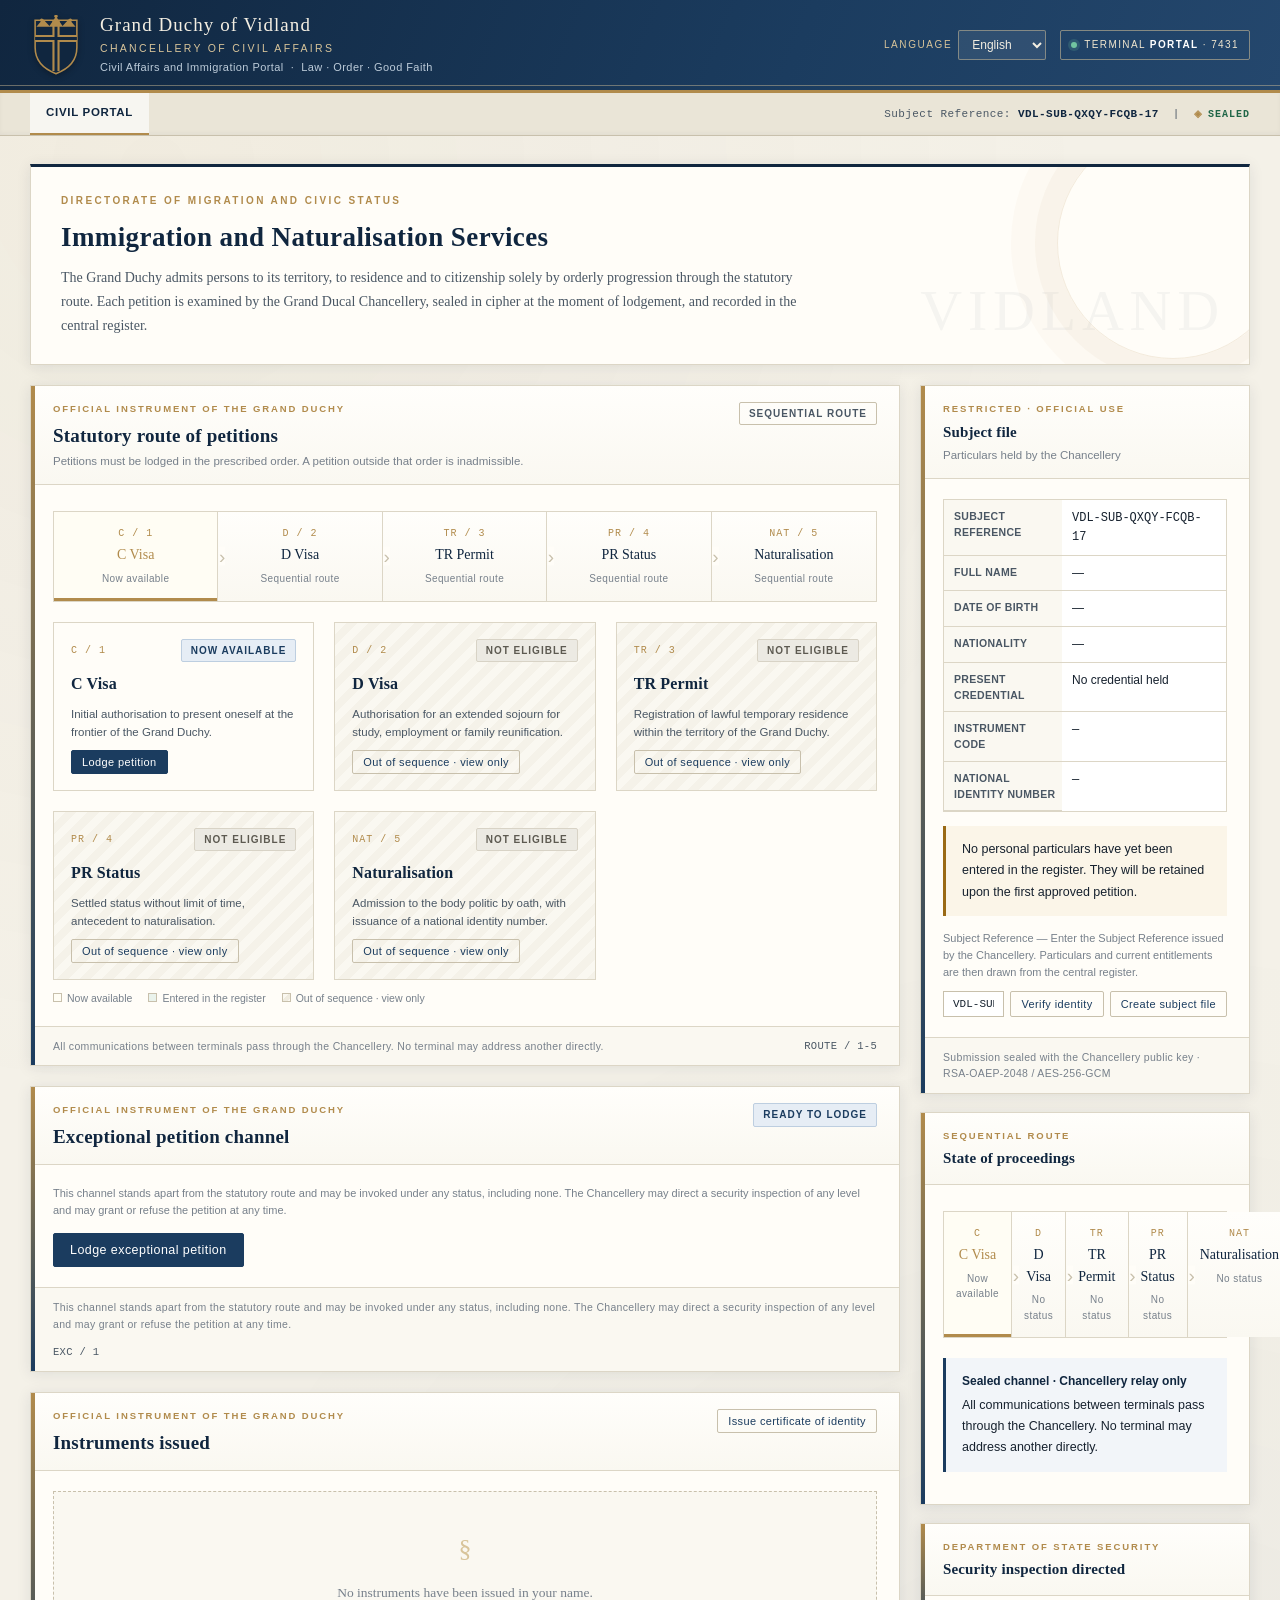
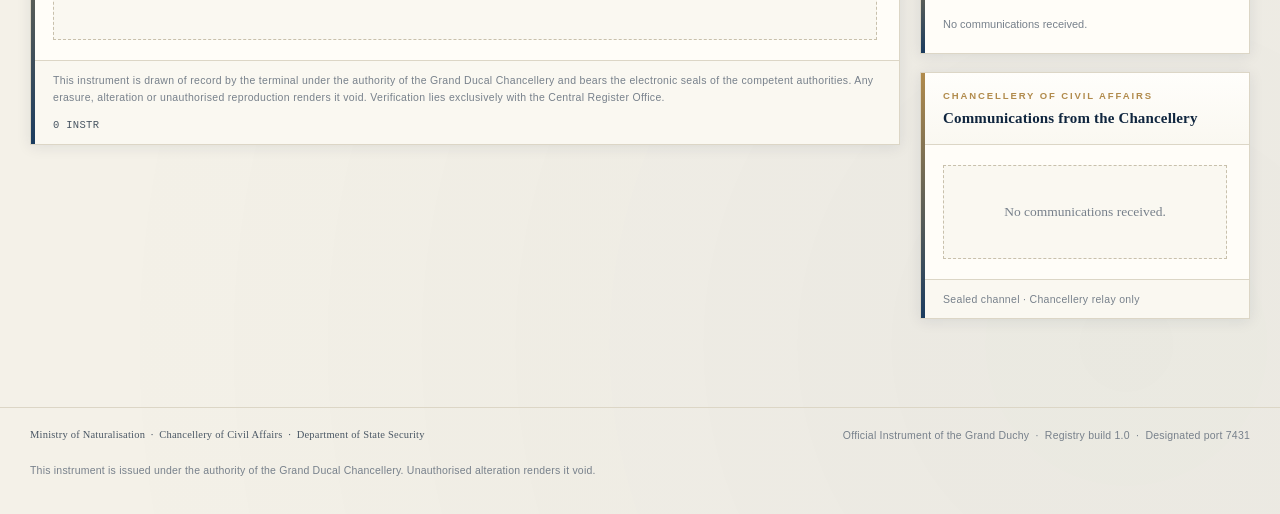
==== index.html @ 85673a46 "Initial commit: 维兰德公国政务模拟终端（虚构公国游戏/模拟器，AI 辅助开发）" ====
<!DOCTYPE html>
<html lang="en">
<head>
<meta charset="utf-8">
<meta name="viewport" content="width=device-width,initial-scale=1">
<title>Grand Duchy of Vidland · Civil Affairs and Immigration Portal</title>
<link rel="icon" href="data:,">
<link rel="stylesheet" href="vidland.css">
<script src="vidland-store.js"></script>
<script src="vidland-i18n.js"></script>
<script src="vidland-core.js"></script>
<style>
  .form-head{display:flex;justify-content:space-between;align-items:flex-start;gap:14px;flex-wrap:wrap;margin-bottom:16px}
  .aside-card{margin-bottom:18px}
  .route-legend{display:flex;gap:16px;flex-wrap:wrap;font-size:10.5px;color:var(--muted);margin-top:10px}
  .route-legend i{display:inline-block;width:9px;height:9px;margin-right:5px;border:1px solid var(--line-2)}
  .notice-item{border-left:3px solid var(--gold);background:#faf7ee;padding:10px 13px;margin-bottom:9px;font-size:12px;line-height:1.65}
  .notice-item .ts{font-family:var(--mono);font-size:10px;color:var(--muted);display:block;margin-top:5px}
  .notice-item.good{border-left-color:var(--green);background:#f2f9f4}
  .notice-item.bad{border-left-color:var(--red);background:#fdf2f0}
  .notice-item.info{border-left-color:var(--navy-2);background:#f1f5fa}
  .cert-row{display:flex;justify-content:space-between;gap:12px;align-items:center;padding:10px 0;border-bottom:1px solid var(--line);flex-wrap:wrap}
  .cert-row:last-child{border-bottom:0}
  .oath-text{font-family:var(--serif);font-size:16px;line-height:1.95;background:var(--paper-2);border:1px solid var(--line-2);padding:20px 24px;white-space:pre-wrap;color:#22303e}
  .instrument-text{font-family:var(--serif);font-size:13.5px;line-height:1.9;white-space:pre-wrap;max-height:52vh;overflow:auto;background:var(--paper-2);border:1px solid var(--line);padding:20px 24px}
  .ref-switch{display:flex;gap:6px;margin-top:10px}
  .ref-switch input{flex:1;min-width:0;padding:6px 9px;border:1px solid var(--line-2);font-family:var(--mono);font-size:11px}
  .pending-box{border:1px dashed var(--line-2);padding:10px 12px;margin-bottom:8px;background:#fffdf4}
  #home-view[hidden], #sub-view[hidden]{display:none!important}
</style>
</head>
<body>
<div id="masthead"></div>
<div id="subbar"></div>
<div class="wrap">
  <div id="home-view">
  <div class="hero">
    <div class="eyebrow" id="h-eyebrow"></div>
    <h1 id="h-title"></h1>
    <div class="lead" id="h-lead"></div>
    <div class="watermark">VIDLAND</div>
  </div>

  <div class="grid g-main">
    <div>
      <div class="doc" id="route-doc">
        <div class="doc-head">
          <div><div class="kicker" id="route-kicker"></div><h2 id="route-title"></h2>
          <div class="sub" id="route-sub"></div></div>
          <span class="badge plain" id="route-badge"></span>
        </div>
        <div class="doc-body">
          <div class="route" id="route-bar"></div>
          <div class="grid g3" id="stage-cards"></div>
          <div class="route-legend">
            <span><i style="background:#fffdf4"></i><span id="lg-cur"></span></span>
            <span><i style="background:#eaf3ec"></i><span id="lg-done"></span></span>
            <span><i style="background:repeating-linear-gradient(135deg,#faf8f1,#faf8f1 4px,#f0ece0 4px,#f0ece0 8px)"></i><span id="lg-lock"></span></span>
          </div>
        </div>
        <div class="doc-foot"><span id="route-foot"></span><span class="docnum" id="route-num"></span></div>
      </div>

      <div class="doc" id="leap-doc">
        <div class="doc-head"><div><div class="kicker" id="leap-kicker"></div><h2 id="leap-title"></h2></div>
          <span class="badge info" id="leap-badge"></span></div>
        <div class="doc-body"><div class="small muted" id="leap-desc"></div><div id="leap-body" class="mt"></div></div>
        <div class="doc-foot"><span id="leap-foot"></span><span class="docnum">EXC / 1</span></div>
      </div>

      <div class="doc" id="cert-doc">
        <div class="doc-head"><div><div class="kicker" id="cert-kicker"></div><h2 id="cert-title"></h2></div>
          <button class="btn secondary sm" data-act="issue-identity" id="cert-issue"></button></div>
        <div class="doc-body" id="cert-list"></div>
        <div class="doc-foot"><span id="cert-foot"></span><span class="docnum" id="cert-num"></span></div>
      </div>
    </div>

    <div>
      <div class="doc aside-card" id="file-doc">
        <div class="doc-head"><div><div class="kicker" id="file-kicker"></div><h3 id="file-title"></h3>
          <div class="sub" id="file-sub"></div></div></div>
        <div class="doc-body" id="file-body"></div>
        <div class="doc-foot"><span id="file-foot"></span></div>
      </div>

      <div class="doc aside-card" id="status-doc">
        <div class="doc-head"><div><div class="kicker" id="st-kicker"></div><h3 id="st-title"></h3></div></div>
        <div class="doc-body" id="st-body"></div>
      </div>

      <div class="doc aside-card" id="pending-doc">
        <div class="doc-head"><div><div class="kicker" id="pd-kicker"></div><h3 id="pd-title"></h3></div></div>
        <div class="doc-body" id="pd-body"></div>
      </div>

      <div class="doc aside-card" id="notice-doc">
        <div class="doc-head"><div><div class="kicker" id="nt-kicker"></div><h3 id="nt-title"></h3></div></div>
        <div class="doc-body" id="nt-body"></div>
        <div class="doc-foot"><span id="nt-foot"></span></div>
      </div>
    </div>
  </div>
  </div>
  <div id="sub-view" hidden></div>
</div>
<div id="footer"></div>

<script>
(function () {
  'use strict';
  var V = window.Vidland, t = V.t, esc = V.esc, fmt = V.fmt;
  var I = window.VidlandI18N;

  var view = null;              /* {type:'form', stage, round, continuationOf} */
  var formApi = null;
  var draftCache = { values: null, bio: null };
  var instrumentViewed = false;
  var _seq = 0, lastState = null;

  var UI = V.init('portal', function () { render(); });

  /* ---------- draft persistence (sealed, never plaintext PII at rest) ---------- */
  var draftKey = function () { return 'vdl.v1.draft.' + V.getSession(); };
  var _draftTimer = null;
  function saveDraft() {
    if (!view || view.type !== 'form' || !formApi) return;
    clearTimeout(_draftTimer);
    draftCache.values = formApi.values();
    draftCache.bio = formApi.biometrics();
    _draftTimer = setTimeout(function () {
      V.sealBroadcast({ values: draftCache.values, bio: draftCache.bio, at: V.now() })
        .then(function (env) { window.VidlandStore.setItem(draftKey(), JSON.stringify(env)); })
        .catch(function () {});
    }, 350);
  }
  function loadDraft() {
    try {
      var env = JSON.parse(window.VidlandStore.getItem(draftKey()) || 'null');
      if (!env) return null;
      return V.openBroadcast(env);
    } catch (e) { return null; }
  }
  function clearDraft() {
    draftCache = { values: null, bio: null };
    try { window.VidlandStore.removeItem(draftKey()); } catch (e) {}
  }
  function captureForm() {
    if (view && view.type === 'form' && formApi) {
      try { draftCache.values = formApi.values(); draftCache.bio = formApi.biometrics(); } catch (e) {}
    }
  }

  /* ---------- helpers ---------- */
  function credLabel(c) { return t(c === 'NONE' ? 'cr.none' : c === 'CITIZEN' ? 'cr.CITIZEN' : 'cr.' + c); }
  function snapshot(sub) {
    var i = (sub && sub.identity) || {};
    return {
      name: i.name || [i.surname, i.given].filter(Boolean).join(' ') || '—',
      surname: i.surname || '', given: i.given || '',
      dob: i.dob || '', nationality: i.nationality || i.natCurrent || '',
      passportNo: i.passportNo || '', address: i.address || '',
      credentialLabel: credLabel(sub ? sub.credential : 'NONE'),
      credentialCode: sub ? sub.credentialCode : null,
      nationalId: sub ? sub.nationalId : null
    };
  }
  /* Terminals are independent stations. This returns a NAME for written
     directions only — the portal never links or redirects to another one. */
  function inspectTerminal(level) { return level === 'R' ? t('g.border') : t('g.interior'); }
  function gradeText(g) { return g ? t('o.grade.' + String(g).toLowerCase()) : t('s.awaitingGrade'); }

  function noticeInfo(n) {
    var d = n.data || {};
    switch (n.kind) {
      case 'APP_LODGED': return { cls:'info', title:t('s.lodged'), body:t('st.' + d.stage + '.name') + ' · ' + t('p.form.round' + (d.round === 2 ? '2' : '1')) };
      case 'INSPECTION_DIRECTED': return { cls:'info', title:t('p.inspect.title'), body:t('p.inspect.body') + ' [' + t('i.level.' + d.level) + ']' };
      case 'CERT_ISSUED': return { cls:'good', title:t('i.certReady'), body:d.code + ' · ' + t('i.level.' + d.level) + ' · ' + gradeText(d.grade) };
      case 'M_AWAITING_GRADE': return { cls:'info', title:t('s.awaitingGrade'), body:t('i.awaitGrade') + ' · ' + (d.code || '') };
      case 'M_GRADED': return { cls: d.grade === 'EXCELLENT' ? 'good' : 'info', title:t('i.gradeReturned'), body:gradeText(d.grade) + ' · ' + (d.code || '') };
      case 'IDENTITY_CERT_ISSUED': return { cls:'good', title:t('p.certs.issued'), body:d.code || '' };
      case 'OATH_SUMMONED': return { cls:'good', title:t('p.oath.title'), body:t('p.oath.body') };
      case 'OATH_TAKEN': return { cls:'info', title:t('s.oathDone'), body:t('p.oath.pending') };
      case 'APPROVED': return { cls:'good', title:t('p.approved.title'), body:t('p.approved.body') + ' · ' + (d.code || '') };
      case 'PREAPPROVED': return { cls:'info', title:t('p.preact.title'), body:t('p.preact.body') + ' [' + t('i.level.' + d.level) + ']' };
      case 'WAITLISTED': return { cls:'info', title:t('p.waitlist.title'), body:t('p.waitlist.body') };
      case 'REJECTED': return { cls:'bad', title:t('p.reject.title'), body:t('p.reject.reason') + ': ' + (d.reason || '—') };
      case 'LEAP_LODGED': return { cls:'info', title:t('p.leap.pending'), body:d.id || '' };
      case 'LEAP_INSPECTION': return { cls:'info', title:t('p.inspect.title'), body:t('p.leap.inspect') + ' [' + t('i.level.' + d.level) + ']' };
      case 'LEAP_DECISION': return d.action === 'APPROVE'
        ? { cls:'good', title:t('m.leap.granted'), body:t('m.leap.granted') }
        : { cls:'bad', title:t('p.reject.title'), body:t('p.reject.reason') + ': ' + (d.reason || '—') };
      case 'CITIZEN_CONFIRMED': return { cls:'good', title:t('p.citizen.title'), body:t('p.citizen.body') + ' · ' + (d.code || '') };
      default: return { cls:'info', title:t('p.notices.title'), body:'' };
    }
  }

  /* ---------- main render ---------- */
  async function render() {
    var my = ++_seq;
    var s;
    try { s = await V.Vault.state(); } catch (e) { s = V.Vault.blankState(); }
    if (my !== _seq) return;
    lastState = s;
    var ref = V.getSession();
    var sub = s.subjects[ref] || null;

    document.getElementById('h-eyebrow').textContent = t('p.hero.eyebrow');
    document.getElementById('h-title').textContent = t('p.hero.title');
    document.getElementById('h-lead').textContent = t('p.hero.lead');

    renderFile(s, ref, sub);
    renderStatus(s, ref);
    renderPending(s, ref);
    renderNotices(s, ref);
    renderRoute(s, ref);
    renderLeap(s, ref);
    renderCerts(s, ref);
    await renderFormArea(s, ref, sub, my);
    toggleView();
  }
  function toggleView() {
    var home = document.getElementById('home-view');
    var sub = document.getElementById('sub-view');
    if (view && view.type === 'form') { home.hidden = true; sub.hidden = false; }
    else { home.hidden = false; sub.hidden = true; sub.innerHTML = ''; }
  }

  function renderFile(s, ref, sub) {
    document.getElementById('file-kicker').textContent = t('g.restricted');
    document.getElementById('file-title').textContent = t('p.file.title');
    document.getElementById('file-sub').textContent = t('p.file.sub');
    var i = snapshot(sub);
    var rows = [
      [t('g.subjectRef'), '<span class="mono">' + esc(ref) + '</span>'],
      [t('p.file.name'), esc(sub ? i.name : '—')],
      [t('p.file.dob'), esc(sub ? i.dob || '—' : '—')],
      [t('p.file.nationality'), esc(sub ? i.nationality || '—' : '—')],
      [t('p.file.credential'), esc(credLabel(sub ? sub.credential : 'NONE'))],
      [t('cr.code'), '<span class="mono">' + esc(sub && sub.credentialCode || '—') + '</span>'],
      [t('g.nationalId'), '<span class="mono">' + esc(sub && sub.nationalId || '—') + '</span>']
    ];
    var h = '<div class="kv">' + rows.map(function (r) {
      return '<div class="k">' + esc(r[0]) + '</div><div class="v">' + r[1] + '</div>';
    }).join('') + '</div>';
    if (!sub) h += '<div class="notice warn mt">' + esc(t('p.file.notOnFile')) + '</div>';
    h += '<div class="small muted mt">' + esc(t('g.subjectRef')) + ' — ' + esc(t('i.verify.sub')) + '</div>' +
      '<div class="ref-switch"><input data-refinput value="' + esc(ref) + '" aria-label="' + esc(t('g.subjectRef')) + '">' +
      '<button class="btn sm secondary" data-act="ref-switch">' + esc(t('a.verify')) + '</button>' +
      '<button class="btn sm secondary" data-act="ref-new">' + esc(t('a.create')) + '</button></div>';
    document.getElementById('file-body').innerHTML = h;
    document.getElementById('file-foot').textContent = t('x.sealed');
  }

  function renderStatus(s, ref) {
    document.getElementById('st-kicker').textContent = t('st.order');
    document.getElementById('st-title').textContent = t('p.status.title');
    var cred = V.credential(s, ref);
    var nxt = V.nextStage(cred);
    var h = '<div class="route" style="grid-template-columns:repeat(5,1fr)">' + V.ORDER.map(function (st) {
      var done = V.CRED_RANK[cred] >= V.CRED_RANK[V.CREDENTIAL_FOR[st]];
      var cur = nxt === st;
      return '<div class="route-node ' + (done ? 'done' : cur ? 'current' : '') + '">' +
        '<div class="code">' + esc(st) + '</div><div class="nm">' + esc(t('st.' + st + '.name')) + '</div>' +
        '<div class="st">' + esc(done ? t('s.issued') : cur ? t('p.route.current') : t('s.none')) + '</div></div>';
    }).join('') + '</div>';
    h += '<div class="notice"><span class="ttl">' + esc(t('g.secure')) + '</span>' + esc(t('p.status.hint')) + '</div>';
    if (cred === 'CITIZEN' && s.subjects[ref]) {
      h += '<div class="notice good"><span class="ttl">' + esc(t('p.citizen.title')) + '</span>' + esc(t('p.citizen.body')) +
        '<div class="mono mt">' + esc(s.subjects[ref].nationalId || '') + '</div></div>';
    }
    document.getElementById('st-body').innerHTML = h;
  }

  function renderPending(s, ref) {
    document.getElementById('pd-kicker').textContent = t('g.securityShort');
    document.getElementById('pd-title').textContent = t('p.inspect.title');
    var list = (s.pending[ref] || []).filter(function (p) { return !p.done; });
    if (!list.length) { document.getElementById('pd-body').innerHTML = '<div class="small muted">' + esc(t('p.notices.empty')) + '</div>'; return; }
    document.getElementById('pd-body').innerHTML = list.map(function (p) {
      return '<div class="pending-box"><div class="small strong">' + esc(t('i.level.' + p.level)) + '</div>' +
        '<div class="small muted">' + esc(t('i.pendingHint')) + '</div>' +
        '<div class="small" style="margin-top:8px;color:var(--navy-2)">▸ ' +
        esc(inspectTerminal(p.level)) + '</div></div>';
    }).join('');
  }

  function renderNotices(s, ref) {
    document.getElementById('nt-kicker').textContent = t('g.chancelleryShort');
    document.getElementById('nt-title').textContent = t('p.notices.title');
    document.getElementById('nt-foot').textContent = t('g.secure');
    var list = (s.notices[ref] || []).slice().reverse().slice(0, 14);
    if (!list.length) { document.getElementById('nt-body').innerHTML = '<div class="empty">' + esc(t('p.notices.empty')) + '</div>'; return; }
    document.getElementById('nt-body').innerHTML = list.map(function (n) {
      var info = noticeInfo(n);
      return '<div class="notice-item ' + info.cls + '"><b>' + esc(info.title) + '</b><br>' + esc(info.body) +
        '<span class="ts">' + esc(fmt(n.at)) + ' · ' + esc(n.id) + '</span></div>';
    }).join('');
  }

  function renderRoute(s, ref) {
    document.getElementById('route-kicker').textContent = t('g.official');
    document.getElementById('route-title').textContent = t('p.route.title');
    document.getElementById('route-sub').textContent = t('p.route.sub');
    document.getElementById('route-badge').textContent = t('st.order');
    document.getElementById('lg-cur').textContent = t('p.route.current');
    document.getElementById('lg-done').textContent = t('p.route.done');
    document.getElementById('lg-lock').textContent = t('p.route.locked');
    document.getElementById('route-foot').textContent = t('p.status.hint');
    document.getElementById('route-num').textContent = 'ROUTE / 1-5';
    var cred = V.credential(s, ref);
    var nxt = V.nextStage(cred);
    document.getElementById('route-bar').innerHTML = V.ORDER.map(function (st, i) {
      var x = V.stageState(s, ref, st);
      var done = x.phase === 'DONE';
      var cur = nxt === st;
      return '<div class="route-node ' + (done ? 'done' : cur ? 'current' : '') + '">' +
        '<div class="code">' + esc(st) + ' / ' + (i + 1) + '</div>' +
        '<div class="nm">' + esc(t('st.' + st + '.name')) + '</div>' +
        '<div class="st">' + esc(done ? t('p.route.done') : cur ? t('p.route.current') : t('st.order')) + '</div></div>';
    }).join('');
    var h = '';
    V.ORDER.forEach(function (st) {
      var x = V.stageState(s, ref, st);
      var label = '', cls = 'secondary', act = 'stage', disabled = false, badge = '';
      switch (x.phase) {
        case 'DONE': label = t('p.route.done'); badge = '<span class="badge ok">' + esc(t('s.issued')) + '</span>'; disabled = true; break;
        case 'AWAIT_DECISION': label = t('s.lodged'); badge = '<span class="badge pending">' + esc(t('s.pending')) + '</span>'; disabled = true; break;
        case 'AWAIT_INSPECTION': label = t('p.inspect.title'); cls = 'gold'; badge = '<span class="badge pending">' + esc(t('s.inProgress')) + '</span>'; break;
        case 'INIT': label = t('a.apply'); cls = ''; badge = '<span class="badge info">' + esc(t('s.ready')) + '</span>'; break;
        case 'SECONDARY': label = t('p.form.round2'); cls = 'gold'; badge = '<span class="badge pending">' + esc(t('s.ready')) + '</span>'; break;
        case 'REJECTED': label = t('a.reapply'); badge = '<span class="badge bad">' + esc(t('s.rejected')) + '</span>'; break;
        case 'NOT_ELIGIBLE': label = t('p.route.locked'); cls = 'secondary'; badge = '<span class="badge neutral">' + esc(t('s.notEligible')) + '</span>'; break;
        case 'GRADE_NOT_EXCELLENT': label = t('s.notEligible'); cls = 'secondary'; badge = '<span class="badge bad">' + esc(gradeText(x.cert && x.cert.grade)) + '</span>'; break;
        case 'OATH': {
          var os = V.oathState(s, ref);
          if (os.phase === 'CONFIRMED') {
            label = t('p.citizen.title'); disabled = true;
            badge = '<span class="badge excellent">' + esc(t('s.citizen')) + '</span>';
          } else if (os.phase === 'AWAIT_CONFIRM') {
            label = t('p.oath.pending'); disabled = true;
            badge = '<span class="badge pending">' + esc(t('s.oathDone')) + '</span>';
          } else {
            label = t('p.oath.title'); cls = 'gold';
            badge = '<span class="badge excellent">' + esc(t('s.awaitingOath')) + '</span>';
          }
          break;
        }
        default: label = t('p.route.open'); cls = ''; badge = '<span class="badge info">' + esc(t('p.route.current')) + '</span>';
      }
      var locked = x.phase === 'NOT_ELIGIBLE';
      h += '<div class="stage-card ' + (locked ? 'locked' : '') + '">' +
        '<div class="top"><span class="code">' + esc(st) + ' / ' + (V.ORDER.indexOf(st) + 1) + '</span>' + badge + '</div>' +
        '<h3>' + esc(t('st.' + st + '.name')) + '</h3>' +
        '<div class="txt">' + esc(t('st.' + st + '.desc')) + '</div>' +
        (x.reason ? '<div class="small" style="color:var(--red)">' + esc(t('p.reject.reason')) + ': ' + esc(x.reason) + '</div>' : '') +
        (x.phase === 'AWAIT_INSPECTION' ? '<div class="small" style="color:var(--gold)">' + esc(t('i.level.' + x.inspection)) + '</div>' : '') +
        '<button class="btn sm ' + cls + '" data-act="' + act + '" data-stg="' + st + '"' + (disabled ? ' disabled' : '') + '>' + esc(label) + '</button></div>';
    });
    document.getElementById('stage-cards').innerHTML = h;
  }

  function renderLeap(s, ref) {
    document.getElementById('leap-kicker').textContent = t('g.official');
    document.getElementById('leap-title').textContent = t('p.leap.title');
    document.getElementById('leap-desc').textContent = t('p.leap.desc');
    document.getElementById('leap-foot').textContent = t('p.leap.desc');
    var x = V.leapState(s, ref);
    var badge = t('s.none'), body = '', btn = '';
    switch (x.phase) {
      case 'READY': badge = t('s.ready'); btn = '<button class="btn" data-act="leap-open">' + esc(t('p.leap.open')) + '</button>'; break;
      case 'AWAIT_DECISION': badge = t('s.pending'); body = '<div class="notice">' + esc(t('p.leap.pending')) + '</div>'; break;
      case 'AWAIT_INSPECTION': badge = t('s.inProgress');
        body = '<div class="notice info"><span class="ttl">' + esc(t('i.level.' + x.level)) + '</span>' + esc(t('p.leap.inspect')) + '</div>' +
          '<div class="small strong" style="color:var(--gold)">▸ ' + esc(inspectTerminal(x.level)) + '</div>';
        break;
      case 'CONTINUE': badge = t('s.ready');
        body = '<div class="notice good">' + esc(t('i.certReady')) + ' · ' + esc(t('p.leap.inspect')) + '</div>';
        btn = '<button class="btn gold" data-act="leap-open" data-cont="' + esc(x.leap.id) + '">' + esc(t('a.continue')) + ' · ' + esc(t('p.form.round2')) + '</button>';
        break;
      case 'GRANTED': badge = t('s.approved'); body = '<div class="notice good"><span class="ttl">' + esc(t('m.leap.granted')) + '</span>' + esc(t('m.leap.granted')) + '</div>'; break;
      case 'REJECTED': badge = t('s.rejected');
        body = '<div class="notice bad"><span class="ttl">' + esc(t('p.reject.title')) + '</span>' + esc(x.reason || '') + '</div>';
        btn = '<button class="btn sm secondary" data-act="leap-open">' + esc(t('a.reapply')) + '</button>'; break;
    }
    document.getElementById('leap-badge').textContent = badge;
    document.getElementById('leap-body').innerHTML = body + (btn ? '<div class="btn-row">' + btn + '</div>' : '');
  }

  function renderCerts(s, ref) {
    document.getElementById('cert-kicker').textContent = t('g.official');
    document.getElementById('cert-title').textContent = t('p.certs.title');
    document.getElementById('cert-issue').textContent = t('p.certs.issue');
    document.getElementById('cert-foot').textContent = t('c.legalText');
    var list = s.certificates.filter(function (c) { return c.ref === ref; }).sort(function (a, b) { return b.issuedAt - a.issuedAt; });
    document.getElementById('cert-num').textContent = list.length + ' INSTR';
    if (!list.length) { document.getElementById('cert-list').innerHTML = '<div class="empty"><span class="big">§</span>' + esc(t('p.certs.empty')) + '</div>'; return; }
    var typeKey = { CLEARANCE:'p.certs.type.clearance', IDENTITY:'p.certs.type.identity', VISA:'p.certs.type.visa' };
    document.getElementById('cert-list').innerHTML = list.map(function (c) {
      var grade = c.status === 'AWAITING_GRADE' ? '<span class="badge pending">' + esc(t('s.awaitingGrade')) + '</span>'
        : c.grade ? '<span class="badge ' + (c.grade === 'EXCELLENT' ? 'excellent' : c.grade === 'PASS' ? 'ok' : 'bad') + '">' + esc(gradeText(c.grade)) + '</span>' : '';
      return '<div class="cert-row"><div><div class="mono small strong">' + esc(c.code) + '</div>' +
        '<div class="small muted">' + esc(t(typeKey[c.kind] || 'g.official')) + (c.level ? ' · ' + esc(t('i.level.' + c.level)) : '') +
        ' · ' + esc(fmt(c.issuedAt)) + '</div></div><div class="btn-row" style="margin:0">' + grade +
        (c.status === 'AWAITING_GRADE' ? '' : '<button class="btn sm secondary" data-act="cert-dl" data-code="' + esc(c.code) + '">' + esc(t('a.download')) + '</button>') +
        '</div></div>';
    }).join('');
  }

  /* ---------- form area ---------- */
  async function renderFormArea(s, ref, sub, my) {
    var box = document.getElementById('sub-view');
    if (!view || view.type !== 'form') { box.innerHTML = ''; box.hidden = true; formApi = null; return; }
    box.hidden = false;
    captureForm();
    var seeded = await loadDraft();
    var prefill = Object.assign({}, sub ? sub.identity : {}, draftCache.values || (seeded && seeded.values) || {});
    if (draftCache.bio) { /* already captured */ }
    else if (seeded && seeded.bio) draftCache.bio = seeded.bio;

    var stage = view.stage, round = view.round;
    var certOptions = s.certificates.filter(function (c) {
      if (c.ref !== ref || c.kind !== 'CLEARANCE' || c.status !== 'VALID') return false;
      if (stage === 'LEAP') return true;
      if (stage === 'NAT') return c.level === 'M' && c.grade === 'EXCELLENT';
      var lv = V.INSPECTION_FOR[stage];
      return c.level === lv;
    }).map(function (c) { return { code: c.code, grade: c.grade }; });

    var head = '<div class="form-head"><div><div class="kicker" style="font-size:9.5px;letter-spacing:.2em;text-transform:uppercase;color:var(--gold);font-weight:700">' +
      esc(t('g.official')) + '</div><h2 style="margin-top:4px">' + esc(t('p.form.title')) + ' · ' + esc(t('st.' + stage + '.full')) + '</h2>' +
      '<div class="small muted">' + esc(round === 2 ? t('p.form.round2') : t('p.form.round1')) + ' · ' + esc(t('p.form.required')) + '</div></div>' +
      '<button class="btn secondary sm" data-act="form-close">' + esc(t('a.back')) + '</button></div>';
    if (stage === 'NAT') {
      head += '<div class="notice warn"><span class="ttl">' + esc(t('p.form.readInstrument')) + '</span>' +
        '<button class="btn sm gold" data-act="read-instrument">' + esc(t('a.read')) + ' · ' + esc(t('p.instrument.title')) + '</button></div>';
    }
    if (view.stage === 'C' && round === 1) head += '<div class="notice"><span class="ttl">' + esc(t('bio.title')) + '</span>' + esc(t('p.form.cameraReq')) + '</div>';
    head += '<div class="doc"><div class="doc-body" id="form-fields"></div>' +
      '<div class="doc-foot"><span>' + esc(t('x.sealed')) + '</span><span class="docnum">' + esc(ref) + '</span></div></div>' +
      '<div class="btn-row" style="margin:16px 0 28px"><button class="btn lg gold" data-act="form-submit">' + esc(t('a.submit')) + '</button>' +
      '<button class="btn lg secondary" data-act="form-close">' + esc(t('a.cancel')) + '</button></div>';
    box.innerHTML = head;
    formApi = V.renderForm(document.getElementById('form-fields'), stage, round, {
      prefill: prefill, certOptions: certOptions,
      continuation: !!view.continuationOf, bioSeed: draftCache.bio
    });
    /* restore values that were captured from a previous rendering */
    if (draftCache.values) {
      var c = document.getElementById('form-fields');
      Object.keys(draftCache.values).forEach(function (k) {
        var el = c.querySelector('[data-k="' + k + '"]');
        if (!el) return;
        if (el.type === 'checkbox') el.checked = !!draftCache.values[k];
        else el.value = draftCache.values[k];
      });
    }
  }

  /* ---------- actions ---------- */
  function openForm(stage, round, continuationOf) {
    formApi = null;
    view = { type: 'form', stage: stage, round: round || 1, continuationOf: continuationOf || null };
    draftCache = { values: null, bio: null };
    instrumentViewed = false;
    render();
  }
  function closeForm() {
    view = null; formApi = null; clearDraft();
    render();
    window.scrollTo({ top: 0, behavior: 'smooth' });
  }

  async function submitForm() {
    if (!formApi || !view) return;
    if (!formApi.validate()) { formApi.focusFirstError(); return; }
    if (view.stage === 'NAT' && !instrumentViewed) {
      V.toast(t('p.form.readInstrument'), 'bad'); return;
    }
    var vals = formApi.values(), bio = formApi.biometrics();
    var ref = V.getSession(), at = V.now();
    var identity = {
      name: [vals.surname, vals.given].filter(Boolean).join(' '),
      surname: vals.surname, given: vals.given, dob: vals.dob,
      nationality: vals.natCurrent, passportNo: vals.passportNo,
      address: vals.address, email: vals.email, phone: vals.phone,
      occupation: vals.occupation, marital: vals.marital
    };
    var id = V.uid(view.stage === 'LEAP' ? 'LEAP' : 'APP');
    var common = {
      id: id, ref: ref, at: at, identity: identity,
      form: vals, biometrics: bio, signature: vals.signature,
      submittedISO: new Date(at).toISOString(), stage: view.stage, round: view.round,
      continuationOf: view.continuationOf || null
    };
    if (view.stage === 'LEAP') {
      await V.Vault.submit({
        type: 'LEAP', id: id, ref: ref, at: at, identity: identity,
        target: vals.targetStatus, certRefs: vals.certRef ? [vals.certRef] : []
      }, Object.assign({}, common, { type: 'LEAP' }));
    } else {
      await V.Vault.submit({
        type: 'APPLICATION', id: id, ref: ref, at: at, identity: identity,
        stage: view.stage, round: view.round,
        certRefs: vals.certRef ? [vals.certRef] : []
      }, Object.assign({}, common, { type: 'APPLICATION' }));
    }
    closeForm();
    V.toast(t('p.form.submitted'), 'good');
  }

  async function initStage(stage) {
    var s = await V.Vault.state(), ref = V.getSession();
    var ok = V.isEligible(s, ref, stage);
    V.toast(ok ? t('p.eligibility.ok') : t('p.eligibility.fail'), ok ? 'good' : 'bad');
    if (!ok) return;
    await V.Vault.submit({
      type: 'STAGE_INIT', id: V.uid('INIT'), ref: ref, at: V.now(),
      stage: stage, level: V.INSPECTION_FOR[stage]
    });
    render();
  }

  function openInstrument() {
    V.modal(t('p.instrument.title'),
      '<div class="instrument-text">' + esc(t('p.instrument.body')) + '</div>' +
      '<label class="checkline-lg"><input type="checkbox" data-inst-ack><span>' + esc(t('fs.instrumentRead')) + '</span></label>',
      [{ label: t('a.acknowledge'), cls: 'gold', onClick: function () {
          var cb = document.querySelector('[data-inst-ack]');
          if (cb && cb.checked) { instrumentViewed = true; V.toast(t('s.completed'), 'good'); }
          else V.toast(t('p.form.readInstrument'), 'bad');
        } }]);
  }

  function openOath() {
    var html = '<div class="notice"><span class="ttl">' + esc(t('p.oath.title')) + '</span>' + esc(t('p.oath.body')) + '</div>' +
      '<div class="oath-text">' + esc(t('p.oath.text')) + '</div>' +
      '<label class="checkline-lg"><input type="checkbox" data-oath-ack><span>' + esc(t('p.oath.declare')) + '</span></label>' +
      '<div class="field mt"><label>' + esc(t('p.form.signature')) + '</label><input data-oath-sign placeholder="' + esc(t('p.form.signatureHint')) + '"></div>';
    V.modal(t('p.oath.title'), html, [
      { label: t('a.cancel'), cls: 'secondary' },
      { label: t('p.oath.submit'), cls: 'gold', onClick: takeOath }
    ]);
  }
  async function takeOath() {
    var cb = document.querySelector('[data-oath-ack]');
    var sign = document.querySelector('[data-oath-sign]');
    if (!cb || !cb.checked || !sign || !String(sign.value || '').trim()) {
      V.toast(t('p.form.readInstrument'), 'bad'); return;
    }
    await V.Vault.submit({
      type: 'OATH', id: V.uid('OATH'), ref: V.getSession(), at: V.now(),
      signature: String(sign.value).trim(), instrument: t('p.oath.text')
    });
    V.toast(t('p.oath.pending'), 'good'); render();
  }

  async function issueIdentity() {
    var s = await V.Vault.state(), ref = V.getSession(), sub = s.subjects[ref];
    if (!sub) { V.toast(t('p.file.notOnFile'), 'bad'); return; }
    var at = V.now(), ts = V.tsRecord(at), ccode = V.code('VDL-IDC');
    var subj = snapshot(sub);
    var spec = {
      kind: 'IDENTITY', code: ccode, ref: ref, level: null, grade: null,
      issuedAt: at, ts: ts, steps: V.instrumentSteps('IDENTITY'), subject: subj
    };
    await V.downloadCertificate(spec);
    await V.Vault.submit({
      type: 'IDENTITY_CERT', id: V.uid('IDC'), ref: ref, at: at,
      certCode: ccode, ts: ts, subject: subj
    }, Object.assign({}, spec, { type: 'IDENTITY_CERT' }));
    V.toast(t('p.certs.issued'), 'good'); render();
  }

  /* ---------- delegated events ---------- */
  document.addEventListener('click', function (e) {
    var el = e.target.closest('[data-act]');
    if (!el) return;
    var act = el.dataset.act;
    switch (act) {
      case 'stage': {
        var stg = el.dataset.stg;
        var s = lastState || {}, ref = V.getSession();
        var x = V.stageState(s, ref, stg);
        switch (x.phase) {
          case 'READY': openForm(stg, 1); break;
          case 'SECONDARY': openForm(stg, 2); break;
          case 'REJECTED': openForm(stg, 1); break;
          case 'INIT': initStage(stg); break;
          case 'AWAIT_INSPECTION':
            V.toast(t('p.inspect.body') + '  ▸  ' + inspectTerminal(x.inspection), 'good');
            break;
          case 'OATH': openOath(); break;
          case 'NOT_ELIGIBLE': V.toast(t('p.eligibility.fail'), 'bad'); break;
          case 'GRADE_NOT_EXCELLENT': V.toast(t('p.grade.other'), 'bad'); break;
          default: break;
        }
        break;
      }
      case 'leap-open': openForm('LEAP', 1, el.dataset.cont || null); break;
      case 'form-close': closeForm(); break;
      case 'form-submit': submitForm(); break;
      case 'read-instrument': openInstrument(); break;
      case 'issue-identity': issueIdentity(); break;
      case 'cert-dl': {
        var s2 = lastState || {};
        var c = s2.certificates && s2.certificates.find(function (z) { return z.code === el.dataset.code; });
        if (c) V.downloadCertificate(V.certSpecFromRecord(c)).then(function () { V.toast(t('i.certReady'), 'good'); });
        break;
      }
      case 'ref-switch': {
        var inp = document.querySelector('[data-refinput]');
        var v = inp && String(inp.value || '').trim();
        if (v) { V.setSession(v); clearDraft(); render(); V.toast(t('i.verify.ok'), 'good'); }
        break;
      }
      case 'ref-new': V.setSession(V.code('VDL-SUB')); clearDraft(); render(); break;
    }
  });

  document.addEventListener('input', function (e) {
    if (view && view.type === 'form' && e.target.closest && e.target.closest('#form-fields')) saveDraft();
  });
  document.addEventListener('change', function (e) {
    if (view && view.type === 'form' && e.target.closest && e.target.closest('#form-fields')) saveDraft();
  });

  render();
})();
</script>
</body>
</html>
---- vidland.css ----
/* ============================================================
   GRAND DUCHY OF VIDLAND · Official Uniform Stylesheet
   Grand Ducal Chancellery of Civil Affairs · Design Authority
   Shared by: Civil Portal / Frontier Inspection / Interior Inspection /
              Chancellery Central Authority
   ============================================================ */

:root{
  --navy:#10263f;
  --navy-2:#1b3c5f;
  --navy-3:#2b557c;
  --ink:#16212e;
  --slate:#4a5764;
  --muted:#77808b;
  --gold:#b18b4c;
  --gold-soft:#d8c49a;
  --parchment:#f4f1e8;
  --paper:#fffdf8;
  --paper-2:#faf8f1;
  --line:#dcd6c6;
  --line-2:#c8c0ac;
  --red:#a22121;
  --green:#1f6647;
  --amber:#9a6a16;
  --shadow:0 2px 14px rgba(16,38,63,.09);
  --shadow-lg:0 10px 40px rgba(16,38,63,.16);
  --serif:Georgia,"Times New Roman","Songti SC","Noto Serif CJK SC",serif;
  --sans:"Segoe UI","Helvetica Neue",Arial,"Microsoft YaHei","PingFang SC","Noto Sans CJK SC",sans-serif;
  --mono:"Consolas","SFMono-Regular","Courier New",monospace;
}

*{box-sizing:border-box}
html,body{margin:0;padding:0}
body{
  font-family:var(--sans);
  color:var(--ink);
  background:var(--parchment);
  background-image:
    radial-gradient(circle at 12% 8%,rgba(177,139,76,.055),transparent 42%),
    radial-gradient(circle at 88% 92%,rgba(16,38,63,.045),transparent 46%);
  font-size:14px;
  line-height:1.55;
  -webkit-font-smoothing:antialiased;
}
button,input,select,textarea{font-family:inherit;font-size:inherit;color:inherit}
a{color:var(--navy-2)}
h1,h2,h3,h4{font-family:var(--serif);font-weight:600;margin:0;letter-spacing:.01em}
p{margin:0 0 .7em}
hr{border:0;border-top:1px solid var(--line);margin:18px 0}

/* ---------- Masthead ---------- */
.masthead{
  background:linear-gradient(112deg,var(--navy) 0%,var(--navy-2) 62%,#24476d 100%);
  color:#f3eee2;
  border-bottom:3px solid var(--gold);
  position:relative;
}
.masthead:after{
  content:"";position:absolute;left:0;right:0;bottom:4px;height:1px;
  background:rgba(216,196,154,.45);
}
.masthead-inner{
  max-width:1440px;margin:0 auto;padding:14px 30px;
  display:flex;align-items:center;gap:18px;flex-wrap:wrap;
}
.crest{width:52px;height:60px;flex:none;filter:drop-shadow(0 2px 3px rgba(0,0,0,.3))}
.mast-titles{min-width:240px;flex:1}
.mast-titles .state{font-family:var(--serif);font-size:19px;letter-spacing:.055em;line-height:1.2}
.mast-titles .body{font-size:10.5px;letter-spacing:.22em;text-transform:uppercase;color:var(--gold-soft);margin-top:3px}
.mast-titles .sub{font-size:11px;color:#bccbd9;margin-top:3px;letter-spacing:.04em}
.mast-right{display:flex;align-items:center;gap:14px;flex-wrap:wrap;justify-content:flex-end}
.langbox{display:flex;align-items:center;gap:6px}
.langbox label{font-size:10px;letter-spacing:.16em;text-transform:uppercase;color:var(--gold-soft)}
select.langsel{
  background:rgba(255,255,255,.08);color:#f3eee2;border:1px solid rgba(216,196,154,.5);
  padding:6px 9px;border-radius:2px;font-size:12px;outline:none;cursor:pointer;
}
select.langsel option{background:var(--navy);color:#fff}
.terminal-badge{
  font-size:10px;letter-spacing:.14em;text-transform:uppercase;
  border:1px solid rgba(216,196,154,.55);padding:6px 10px;border-radius:2px;
  color:#f0e6cf;white-space:nowrap;
}
.terminal-badge b{color:#fff;font-weight:600}
.seal-dot{display:inline-block;width:6px;height:6px;background:#71c6a0;border-radius:50%;margin-right:7px;box-shadow:0 0 0 3px rgba(113,198,160,.18)}

/* ---------- Sub navigation ---------- */
.subbar{
  background:#eae5d7;border-bottom:1px solid var(--line-2);
  box-shadow:inset 0 -2px 4px rgba(16,38,63,.04);
}
.subbar-inner{
  max-width:1440px;margin:0 auto;padding:0 30px;display:flex;align-items:center;
  gap:0;min-height:42px;flex-wrap:wrap;
}
.subbar a{
  padding:11px 16px;font-size:11.5px;letter-spacing:.06em;text-transform:uppercase;
  color:#5b5a52;text-decoration:none;border-bottom:2px solid transparent;white-space:nowrap;
}
.subbar a:hover{color:var(--navy);background:rgba(255,255,255,.5)}
.subbar a.active{color:var(--navy);border-bottom-color:var(--gold);font-weight:600;background:rgba(255,255,255,.65)}
.subbar .spacer{flex:1}
.subbar .ref{
  font-family:var(--mono);font-size:11px;color:var(--slate);letter-spacing:.04em;
  padding:8px 0;white-space:nowrap;
}
.subbar .ref b{color:var(--navy)}

/* ---------- Layout ---------- */
.wrap{max-width:1440px;margin:0 auto;padding:28px 30px 70px}
.grid{display:grid;gap:20px}
.g2{grid-template-columns:repeat(2,minmax(0,1fr))}
.g3{grid-template-columns:repeat(3,minmax(0,1fr))}
.g4{grid-template-columns:repeat(4,minmax(0,1fr))}
.g-main{grid-template-columns:minmax(0,1fr) 330px}
.g-form{grid-template-columns:minmax(0,1fr) 290px}
@media(max-width:1080px){.g-main,.g-form,.g3,.g4{grid-template-columns:repeat(2,minmax(0,1fr))}}
@media(max-width:720px){.g2,.g3,.g4,.g-main,.g-form{grid-template-columns:1fr}.wrap{padding:20px 16px 60px}.subbar-inner,.masthead-inner{padding-left:16px;padding-right:16px}}

/* ---------- Official document card ---------- */
.doc{
  background:var(--paper);border:1px solid var(--line);position:relative;
  box-shadow:var(--shadow);margin-bottom:20px;
}
.doc:before{
  content:"";position:absolute;left:0;top:0;bottom:0;width:4px;
  background:linear-gradient(180deg,var(--gold),var(--navy-2));
}
.doc-head{
  padding:16px 22px 13px;border-bottom:1px solid var(--line);
  background:linear-gradient(180deg,#fffefb,var(--paper-2));
  display:flex;align-items:flex-start;justify-content:space-between;gap:14px;flex-wrap:wrap;
}
.doc-head h2{font-size:19px;color:var(--navy)}
.doc-head h3{font-size:15px;color:var(--navy)}
.doc-head .kicker{
  font-size:9.5px;letter-spacing:.2em;text-transform:uppercase;color:var(--gold);
  font-weight:700;margin-bottom:4px;
}
.doc-head .sub{font-size:11.5px;color:var(--muted);margin-top:3px}
.doc-body{padding:20px 22px}
.doc-foot{
  padding:11px 22px;border-top:1px solid var(--line);background:var(--paper-2);
  font-size:10.5px;color:var(--muted);letter-spacing:.03em;
  display:flex;justify-content:space-between;gap:12px;flex-wrap:wrap;
}
.docnum{font-family:var(--mono);font-size:10.5px;color:var(--slate);letter-spacing:.03em;white-space:nowrap}
.hairline{height:1px;background:linear-gradient(90deg,var(--gold),var(--line),transparent);margin:14px 0}

/* ---------- Letterhead / hero ---------- */
.hero{
  background:var(--paper);border:1px solid var(--line);border-top:3px solid var(--navy);
  box-shadow:var(--shadow);padding:26px 30px;margin-bottom:20px;position:relative;overflow:hidden;
}
.hero:after{
  content:"";position:absolute;right:-40px;top:-40px;width:230px;height:230px;
  border:1px solid rgba(177,139,76,.16);border-radius:50%;
  box-shadow:0 0 0 22px rgba(177,139,76,.05),0 0 0 46px rgba(177,139,76,.03);
}
.hero h1{font-size:27px;color:var(--navy);letter-spacing:.015em}
.hero .lead{font-family:var(--serif);font-size:14px;color:var(--slate);max-width:760px;margin-top:8px;line-height:1.7}
.hero .eyebrow{font-size:10px;letter-spacing:.24em;text-transform:uppercase;color:var(--gold);font-weight:700;margin-bottom:8px}

.watermark{
  position:absolute;right:24px;bottom:8px;font-family:var(--serif);font-size:58px;
  color:rgba(16,38,63,.045);letter-spacing:.1em;pointer-events:none;user-select:none;white-space:nowrap;
}

/* ---------- Buttons ---------- */
.btn{
  display:inline-flex;align-items:center;justify-content:center;gap:7px;
  padding:9px 16px;border:1px solid var(--navy-2);border-radius:2px;
  background:var(--navy-2);color:#fff;cursor:pointer;font-size:12.5px;
  letter-spacing:.035em;transition:.15s;white-space:nowrap;
}
.btn:hover{background:var(--navy-3);border-color:var(--navy-3);transform:translateY(-1px)}
.btn:active{transform:translateY(0)}
.btn:disabled{opacity:.42;cursor:not-allowed;transform:none}
.btn.secondary{background:transparent;color:var(--navy-2);border-color:var(--line-2)}
.btn.secondary:hover{background:rgba(16,38,63,.055);border-color:var(--navy-2)}
.btn.gold{background:var(--gold);border-color:var(--gold);color:#231a08}
.btn.gold:hover{background:#c39c58}
.btn.danger{background:var(--red);border-color:var(--red)}
.btn.danger:hover{background:#bb2c2c}
.btn.ghost{background:transparent;border-color:transparent;color:var(--navy-2);padding:6px 9px}
.btn.ghost:hover{background:rgba(16,38,63,.07)}
.btn.sm{padding:5px 10px;font-size:11px}
.btn.lg{padding:12px 22px;font-size:13.5px;letter-spacing:.06em}
.btn-row{display:flex;gap:9px;flex-wrap:wrap;align-items:center;margin-top:14px}
.btn .kbd{font-family:var(--mono);font-size:10px;opacity:.72}

/* ---------- Form primitives ---------- */
.form-section{margin:0 0 26px;border-top:1px solid var(--line);padding-top:14px}
.form-section:first-child{border-top:0;padding-top:0}
.form-section h4{
  font-size:12px;letter-spacing:.14em;text-transform:uppercase;color:var(--navy);
  display:flex;align-items:center;gap:10px;margin-bottom:4px;
}
.form-section h4 .idx{
  font-family:var(--mono);font-size:10px;background:var(--navy);color:#fff;
  padding:2px 7px;border-radius:2px;letter-spacing:.05em;
}
.form-section .desc{font-size:11.5px;color:var(--muted);margin-bottom:14px}
.fields{display:grid;grid-template-columns:repeat(3,minmax(0,1fr));gap:13px 16px}
@media(max-width:900px){.fields{grid-template-columns:repeat(2,minmax(0,1fr))}}
@media(max-width:560px){.fields{grid-template-columns:1fr}}
.field{display:flex;flex-direction:column;gap:5px;min-width:0}
.field.span2{grid-column:span 2}
.field.span3{grid-column:span 3}
@media(max-width:560px){.field.span2,.field.span3{grid-column:span 1}}
.field label{font-size:10.5px;letter-spacing:.07em;text-transform:uppercase;color:var(--slate);font-weight:600}
.field label .req{color:var(--red);margin-left:3px}
.field input,.field select,.field textarea{
  width:100%;padding:8px 10px;border:1px solid var(--line-2);border-radius:2px;
  background:#fff;outline:none;transition:.15s;font-size:13px;
}
.field textarea{resize:vertical;min-height:78px;line-height:1.6}
.field input:focus,.field select:focus,.field textarea:focus{border-color:var(--navy-3);box-shadow:0 0 0 2px rgba(43,85,124,.13)}
.field input[readonly]{background:var(--paper-2);color:var(--slate)}
.field .hint{font-size:10px;color:var(--muted);line-height:1.45}
.field.invalid input,.field.invalid select,.field.invalid textarea{border-color:var(--red);background:#fff7f7}
.checkline{display:flex;gap:9px;align-items:flex-start;font-size:12.5px;line-height:1.6;margin:9px 0;cursor:pointer}
.checkline input{width:15px;height:15px;flex:none;margin-top:2px;accent-color:var(--navy-2)}
.checkline a{text-decoration:underline}
.errbox{
  background:#fdf3f1;border:1px solid #e8b9b2;color:#8a2620;padding:10px 13px;
  font-size:12px;margin-top:12px;display:none;
}
.errbox.on{display:block}

/* ---------- Camera / biometrics ---------- */
.biobox{border:1px solid var(--line-2);background:var(--paper-2);padding:16px;display:grid;grid-template-columns:280px 1fr;gap:18px}
@media(max-width:760px){.biobox{grid-template-columns:1fr}}
.cam-shell{
  background:#0d1822;border:1px solid #2b3b4a;position:relative;
  aspect-ratio:4/5;display:flex;align-items:center;justify-content:center;overflow:hidden;
}
.cam-shell video{width:100%;height:100%;object-fit:cover;transform:scaleX(-1)}
.cam-shell .ph{color:#7c8c9c;font-size:11px;text-align:center;padding:20px;letter-spacing:.06em;line-height:1.7}
.cam-shell .reticle{position:absolute;inset:12% 16%;border:1px solid rgba(216,196,154,.55);border-radius:48% 48% 44% 44%;pointer-events:none}
.cam-shell .reticle:before,.cam-shell .reticle:after{content:"";position:absolute;width:18px;height:18px;border:2px solid var(--gold-soft)}
.cam-shell .reticle:before{left:-2px;top:-2px;border-right:0;border-bottom:0}
.cam-shell .reticle:after{right:-2px;bottom:-2px;border-left:0;border-top:0}
.cam-shell .live{position:absolute;left:9px;top:9px;font-size:9px;letter-spacing:.16em;color:#ff9b8f;text-transform:uppercase;display:flex;align-items:center;gap:6px}
.cam-shell .live i{width:7px;height:7px;background:#e55345;border-radius:50%;display:block;animation:blink 1.2s infinite}
@keyframes blink{50%{opacity:.25}}
.cam-frames{display:flex;gap:8px;margin-top:10px}
.cam-frames canvas{width:64px;height:80px;object-fit:cover;border:1px solid var(--line-2);background:#0d1822}
.bio-status{font-size:11.5px;color:var(--slate);line-height:1.75}
.bio-status .ok{color:var(--green);font-weight:600}
.bio-status .pend{color:var(--amber);font-weight:600}
.liveness-step{
  border-left:3px solid var(--gold);padding:9px 12px;margin:9px 0;background:#fff;
  font-size:12.5px;display:flex;justify-content:space-between;gap:10px;align-items:center;
}
.liveness-step.done{border-left-color:var(--green);background:#f4faf6}
.liveness-step.active{border-left-color:var(--navy-2);box-shadow:var(--shadow)}
.liveness-step .tag{font-family:var(--mono);font-size:10px;color:var(--muted)}
.no-upload{
  margin-top:12px;font-size:11px;color:var(--red);background:#fdf3f1;
  border:1px dashed #dcb4ad;padding:9px 11px;line-height:1.6;
}

/* ---------- Route / stage cards ---------- */
.route{display:grid;grid-template-columns:repeat(5,minmax(0,1fr));gap:0;margin:6px 0 20px;border:1px solid var(--line);background:var(--paper)}
@media(max-width:900px){.route{grid-template-columns:1fr}}
.route-node{
  padding:14px 12px;border-right:1px solid var(--line);position:relative;text-align:center;
  background:linear-gradient(180deg,#fffefb,var(--paper-2));
}
.route-node:last-child{border-right:0}
.route-node .code{font-family:var(--mono);font-size:10px;color:var(--gold);letter-spacing:.1em}
.route-node .nm{font-family:var(--serif);font-size:14px;color:var(--navy);margin-top:3px}
.route-node .st{font-size:10px;color:var(--muted);margin-top:5px;letter-spacing:.04em}
.route-node.done{background:linear-gradient(180deg,#f2f8f4,#eaf3ec)}
.route-node.done .st{color:var(--green);font-weight:600}
.route-node.current{box-shadow:inset 0 -3px 0 var(--gold);background:#fffdf4}
.route-node.current .nm{color:var(--gold)}
.route-node:after{
  content:"›";position:absolute;right:-8px;top:50%;transform:translateY(-50%);
  font-size:19px;color:var(--line-2);z-index:2;background:var(--paper);line-height:1;
}
.route-node:last-child:after{display:none}
@media(max-width:900px){.route-node:after{content:"↓";right:50%;top:auto;bottom:-12px;transform:translateX(50%)}.route-node{border-right:0;border-bottom:1px solid var(--line)}}

.stage-card{
  border:1px solid var(--line);background:var(--paper);padding:16px 17px;position:relative;
  display:flex;flex-direction:column;gap:8px;min-height:158px;
}
.stage-card.locked{background:repeating-linear-gradient(135deg,var(--paper-2),var(--paper-2) 8px,#f5f2e9 8px,#f5f2e9 16px)}
.stage-card .top{display:flex;justify-content:space-between;align-items:center;gap:8px}
.stage-card .code{font-family:var(--mono);font-size:10px;letter-spacing:.1em;color:var(--gold)}
.stage-card h3{font-size:16px;color:var(--navy);margin-top:2px}
.stage-card .txt{font-size:11.5px;color:var(--slate);line-height:1.6;flex:1}
.stage-card .btn{margin-top:auto;align-self:flex-start}

/* ---------- Badges / notices ---------- */
.badge{
  display:inline-flex;align-items:center;gap:5px;padding:3px 9px;border-radius:2px;
  font-size:10px;letter-spacing:.1em;text-transform:uppercase;font-weight:700;
  border:1px solid transparent;white-space:nowrap;
}
.badge.neutral{background:#eceae3;color:#5d5a51;border-color:#d8d3c6}
.badge.pending{background:#fbf1dc;color:#8d651a;border-color:#e6cf9c}
.badge.ok{background:#e7f3eb;color:var(--green);border-color:#b9d9c6}
.badge.bad{background:#fae9e7;color:var(--red);border-color:#e6bcb6}
.badge.info{background:#e6edf5;color:var(--navy-2);border-color:#bdcee0}
.badge.excellent{background:#f6ecd5;color:#8a6712;border-color:#dcc391}
.badge.plain{background:transparent;border-color:var(--line-2);color:var(--slate)}

.notice{padding:13px 16px;border-left:3px solid var(--navy-2);background:#f2f5f9;margin:12px 0;font-size:12.5px;line-height:1.7}
.notice.warn{border-left-color:var(--amber);background:#fbf5e8}
.notice.bad{border-left-color:var(--red);background:#fdf2f0}
.notice.good{border-left-color:var(--green);background:#f0f8f3}
.notice .ttl{font-weight:700;color:var(--navy);display:block;margin-bottom:3px;font-size:12px}
.notice .mono{font-family:var(--mono);font-size:11.5px}

.empty{
  padding:34px 20px;text-align:center;color:var(--muted);font-family:var(--serif);
  font-size:13.5px;border:1px dashed var(--line-2);background:var(--paper-2);line-height:1.8;
}
.empty .big{display:block;font-size:26px;color:var(--gold-soft);margin-bottom:8px}

/* ---------- Data tables ---------- */
.tbl{width:100%;border-collapse:collapse;font-size:12px;background:#fff}
.tbl th{
  background:var(--navy);color:#eae4d5;font-size:10px;letter-spacing:.11em;text-transform:uppercase;
  text-align:left;padding:9px 11px;font-weight:600;white-space:nowrap;
}
.tbl td{padding:9px 11px;border-bottom:1px solid var(--line);vertical-align:top}
.tbl tr:nth-child(even) td{background:var(--paper-2)}
.tbl tr:hover td{background:#f0f4f8}
.tbl .mono{font-family:var(--mono);font-size:11px}
.tbl .act{white-space:nowrap}
.tbl-wrap{overflow-x:auto;border:1px solid var(--line)}
.tbl.compact td{padding:6px 9px}

.kv{display:grid;grid-template-columns:210px 1fr;gap:0;font-size:12.5px;border:1px solid var(--line)}
@media(max-width:620px){.kv{grid-template-columns:1fr}}
.kv .k,.kv .v{padding:8px 12px;border-bottom:1px solid var(--line)}
.kv .k{background:var(--paper-2);color:var(--slate);font-size:10.5px;letter-spacing:.07em;text-transform:uppercase;font-weight:600}
.kv .v{background:#fff;word-break:break-word}
.kv .k:last-of-type,.kv .v:last-of-type{border-bottom:0}
/* Narrow side columns: keep labels compact so values are not squeezed
   into single-character vertical stacks. */
.aside-card .kv{grid-template-columns:118px minmax(0,1fr)}
.aside-card .kv .k{padding-left:10px;padding-right:6px;letter-spacing:.03em}
.aside-card .kv .v{padding-left:10px;padding-right:10px;font-size:12px}

/* ---------- Tabs ---------- */
.tabs{display:flex;gap:0;border-bottom:1px solid var(--line-2);margin-bottom:18px;flex-wrap:wrap}
.tabs button{
  background:transparent;border:0;border-bottom:2px solid transparent;padding:10px 17px;
  font-size:11.5px;letter-spacing:.09em;text-transform:uppercase;color:var(--slate);
  cursor:pointer;white-space:nowrap;
}
.tabs button:hover{color:var(--navy);background:rgba(255,255,255,.5)}
.tabs button.on{color:var(--navy);border-bottom-color:var(--gold);font-weight:700}
.tabs .count{
  display:inline-block;background:var(--navy);color:#fff;border-radius:9px;padding:0 6px;
  font-size:9.5px;margin-left:6px;font-family:var(--mono);
}
.tabpane{display:none}
.tabpane.on{display:block}

/* ---------- Protocol editor ---------- */
.step-edit{
  border:1px solid var(--line);background:#fff;margin-bottom:11px;position:relative;
}
.step-edit .bar{
  background:var(--paper-2);border-bottom:1px solid var(--line);padding:7px 12px;
  display:flex;align-items:center;gap:9px;flex-wrap:wrap;
}
.step-edit .bar .n{font-family:var(--mono);font-size:11px;color:var(--gold);font-weight:700}
.step-edit .bar .sp{flex:1}
.step-edit .inner{padding:12px 14px}
.step-edit .langtabs{display:flex;gap:3px;flex-wrap:wrap;margin-bottom:10px}
.step-edit .langtabs button{
  font-size:10px;padding:3px 9px;border:1px solid var(--line-2);background:#fff;cursor:pointer;
  letter-spacing:.05em;
}
.step-edit .langtabs button.on{background:var(--navy);color:#fff;border-color:var(--navy)}
.step-edit .row{display:grid;gap:8px;margin-bottom:8px}
.step-edit .row label{font-size:10px;letter-spacing:.08em;text-transform:uppercase;color:var(--slate);font-weight:600}
.step-edit .row input,.step-edit .row textarea{
  width:100%;padding:7px 9px;border:1px solid var(--line-2);border-radius:2px;font-size:12.5px;outline:none;
}
.step-edit .row textarea{min-height:56px;resize:vertical}

/* ---------- Inspection runner ---------- */
.runner{display:grid;grid-template-columns:250px minmax(0,1fr);gap:20px}
@media(max-width:900px){.runner{grid-template-columns:1fr}}
.steplist{border:1px solid var(--line);background:var(--paper)}
.steplist .it{
  padding:10px 13px;border-bottom:1px solid var(--line);font-size:12px;
  display:flex;gap:9px;align-items:flex-start;cursor:default;
}
.steplist .it .n{
  font-family:var(--mono);font-size:10px;width:20px;height:20px;border:1px solid var(--line-2);
  display:flex;align-items:center;justify-content:center;flex:none;border-radius:50%;color:var(--muted);
}
.steplist .it.done{background:#f2f8f4;color:var(--green)}
.steplist .it.done .n{background:var(--green);color:#fff;border-color:var(--green)}
.steplist .it.active{background:#fffdf2;box-shadow:inset 3px 0 0 var(--gold);font-weight:600}
.steplist .it.active .n{border-color:var(--gold);color:var(--gold)}
.steplist .it.aborted{background:#fdf2f0;color:var(--red)}
.inspect-panel{border:1px solid var(--line);background:var(--paper);min-height:340px;display:flex;flex-direction:column}
.inspect-panel .hd{padding:14px 18px;border-bottom:1px solid var(--line);background:var(--paper-2)}
.inspect-panel .hd .kicker{font-size:9.5px;letter-spacing:.2em;text-transform:uppercase;color:var(--gold);font-weight:700}
.inspect-panel .hd h3{font-size:18px;color:var(--navy);margin-top:3px}
.inspect-panel .bd{padding:20px 22px;flex:1}
.inspect-panel .bd .body-text{font-family:var(--serif);font-size:14.5px;line-height:1.85;color:#2a3541;white-space:pre-wrap}
.inspect-panel .ft{padding:13px 18px;border-top:1px solid var(--line);display:flex;justify-content:space-between;gap:10px;flex-wrap:wrap;align-items:center;background:var(--paper-2)}
.progressbar{height:5px;background:#e6e2d7;position:relative}
.progressbar i{display:block;height:100%;background:linear-gradient(90deg,var(--gold),var(--navy-2));transition:width .35s}
.checkline-lg{display:flex;gap:11px;align-items:flex-start;font-size:13px;line-height:1.7;padding:11px 13px;border:1px solid var(--line);background:#fff;margin-top:10px;cursor:pointer}
.checkline-lg input{width:17px;height:17px;flex:none;margin-top:2px;accent-color:var(--navy-2)}

/* ---------- Inspection walk : sequential checkpoints, forward-only ---------- */
.walk{margin-top:16px}
.walk-rail{display:flex;align-items:flex-start;gap:0;overflow-x:auto;padding:4px 2px 12px}
.walk-rail .cp{display:flex;flex-direction:column;align-items:center;gap:6px;min-width:78px;flex:1 0 auto;text-align:center;opacity:.5;transition:opacity .25s}
.walk-rail .cp.active,.walk-rail .cp.done{opacity:1}
.walk-rail .cp .cp-n{width:30px;height:30px;border-radius:50%;border:1.5px solid var(--line-2);display:flex;align-items:center;justify-content:center;font-family:var(--mono);font-size:12px;background:#fff;color:var(--muted)}
.walk-rail .cp.done .cp-n{background:var(--green);border-color:var(--green);color:#fff}
.walk-rail .cp.active .cp-n{border-color:var(--gold);color:var(--gold);box-shadow:0 0 0 4px rgba(176,141,42,.16)}
.walk-rail .cp.aborted .cp-n{background:var(--red);border-color:var(--red);color:#fff}
.walk-rail .cp .cp-l{font-size:10.5px;line-height:1.3;color:var(--slate);max-width:108px}
.walk-rail .cp.active .cp-l{color:var(--navy);font-weight:600}
.walk-rail .cp-line{flex:0 0 20px;height:2px;background:var(--line-2);margin-top:15px}
.walk-rail .cp-line.on{background:var(--green)}
.walk-stage{border:1px solid var(--line);background:var(--paper);padding:24px 26px;min-height:300px;display:flex;flex-direction:column}
.walk-stage .kicker{font-size:9.5px;letter-spacing:.2em;text-transform:uppercase;color:var(--gold);font-weight:700}
.walk-counter{font-family:var(--mono);font-size:11px;letter-spacing:.06em;color:var(--gold);font-weight:700;margin-bottom:6px}
.walk-title{font-size:23px;color:var(--navy);margin:2px 0 14px;font-family:var(--serif);line-height:1.3}
.walk-body{flex:1}
.walk-body.body-text{font-family:var(--serif);font-size:14.5px;line-height:1.95;color:#2a3541;white-space:pre-wrap}
.walk-stage.check .checkline-lg{margin-top:16px}
.walk-foot{margin-top:18px;padding-top:14px;border-top:1px solid var(--line);display:flex;justify-content:space-between;gap:10px;flex-wrap:wrap;align-items:center}
.walk-foot .next-name{font-weight:400;opacity:.78}
.walk-note{margin-top:12px}
.walk-stage.lobby .walk-body{margin-bottom:4px}

/* ---------- Ledger ---------- */
.ledger{max-height:420px;overflow-y:auto;border:1px solid var(--line);background:#fff}
.ledger .row{padding:8px 12px;border-bottom:1px solid var(--line);display:grid;grid-template-columns:150px 110px 1fr;gap:10px;font-size:11.5px}
@media(max-width:700px){.ledger .row{grid-template-columns:1fr}}
.ledger .row:last-child{border-bottom:0}
.ledger .ts{font-family:var(--mono);font-size:10.5px;color:var(--muted)}
.ledger .tag{font-size:9.5px;letter-spacing:.08em;text-transform:uppercase;color:var(--navy-2);font-weight:700}
.ledger .msg{color:var(--slate);word-break:break-word}

/* ---------- Modal ---------- */
.modal-mask{
  position:fixed;inset:0;background:rgba(9,20,33,.62);z-index:90;display:none;
  align-items:center;justify-content:center;padding:22px;backdrop-filter:blur(2px);
}
.modal-mask.on{display:flex}
.modal{
  background:var(--paper);border:1px solid var(--gold);box-shadow:var(--shadow-lg);
  width:min(720px,100%);max-height:88vh;overflow:auto;
}
.modal .mh{padding:15px 20px;background:var(--navy);color:#f2ecdd;display:flex;justify-content:space-between;align-items:center;gap:12px}
.modal .mh h3{font-size:16px}
.modal .mb{padding:20px}
.modal .mf{padding:13px 20px;border-top:1px solid var(--line);display:flex;justify-content:flex-end;gap:9px;flex-wrap:wrap;background:var(--paper-2)}
.xbtn{background:transparent;border:1px solid rgba(255,255,255,.35);color:#fff;width:26px;height:26px;cursor:pointer;line-height:1}

/* ---------- Certificate preview ---------- */
.cert-preview{border:1px solid var(--line-2);background:#fff;max-height:560px;overflow:auto;text-align:center;padding:10px}
.cert-preview canvas{max-width:100%;height:auto;box-shadow:0 3px 18px rgba(16,38,63,.18)}

/* ---------- Footer ---------- */
.footer{
  max-width:1440px;margin:0 auto;padding:18px 30px 34px;border-top:1px solid var(--line);
  font-size:10.5px;color:var(--muted);line-height:1.8;letter-spacing:.02em;
  display:flex;justify-content:space-between;gap:16px;flex-wrap:wrap;
}
.footer .orgs{font-family:var(--serif);color:var(--slate)}

/* ---------- Utilities ---------- */
.mono{font-family:var(--mono)}
.small{font-size:11px}
.muted{color:var(--muted)}
.strong{font-weight:700}
.right{text-align:right}
.center{text-align:center}
.hidden{display:none!important}
.mt{margin-top:14px}
.mb{margin-bottom:14px}
.nowrap{white-space:nowrap}
.flag-secure{font-size:10px;letter-spacing:.1em;text-transform:uppercase;color:var(--green);font-weight:700}
.flag-secure:before{content:"◈";margin-right:5px;color:var(--gold)}
.pill{font-family:var(--mono);font-size:10.5px;background:#eef1f4;border:1px solid var(--line);padding:2px 7px;border-radius:2px}
.divider-double{border:0;border-top:3px double var(--line-2);margin:16px 0}
.toast{
  position:fixed;right:22px;bottom:22px;z-index:120;background:var(--navy);color:#f4efe3;
  border-left:3px solid var(--gold);padding:12px 17px;font-size:12.5px;box-shadow:var(--shadow-lg);
  max-width:360px;opacity:0;transform:translateY(10px);transition:.25s;pointer-events:none;line-height:1.6;
}
.toast.on{opacity:1;transform:translateY(0)}
.toast.bad{border-left-color:#e06a5c}
.toast.good{border-left-color:#71c6a0}
.spinner{display:inline-block;width:13px;height:13px;border:2px solid rgba(255,255,255,.35);border-top-color:#fff;border-radius:50%;animation:spin .8s linear infinite}
@keyframes spin{to{transform:rotate(360deg)}}
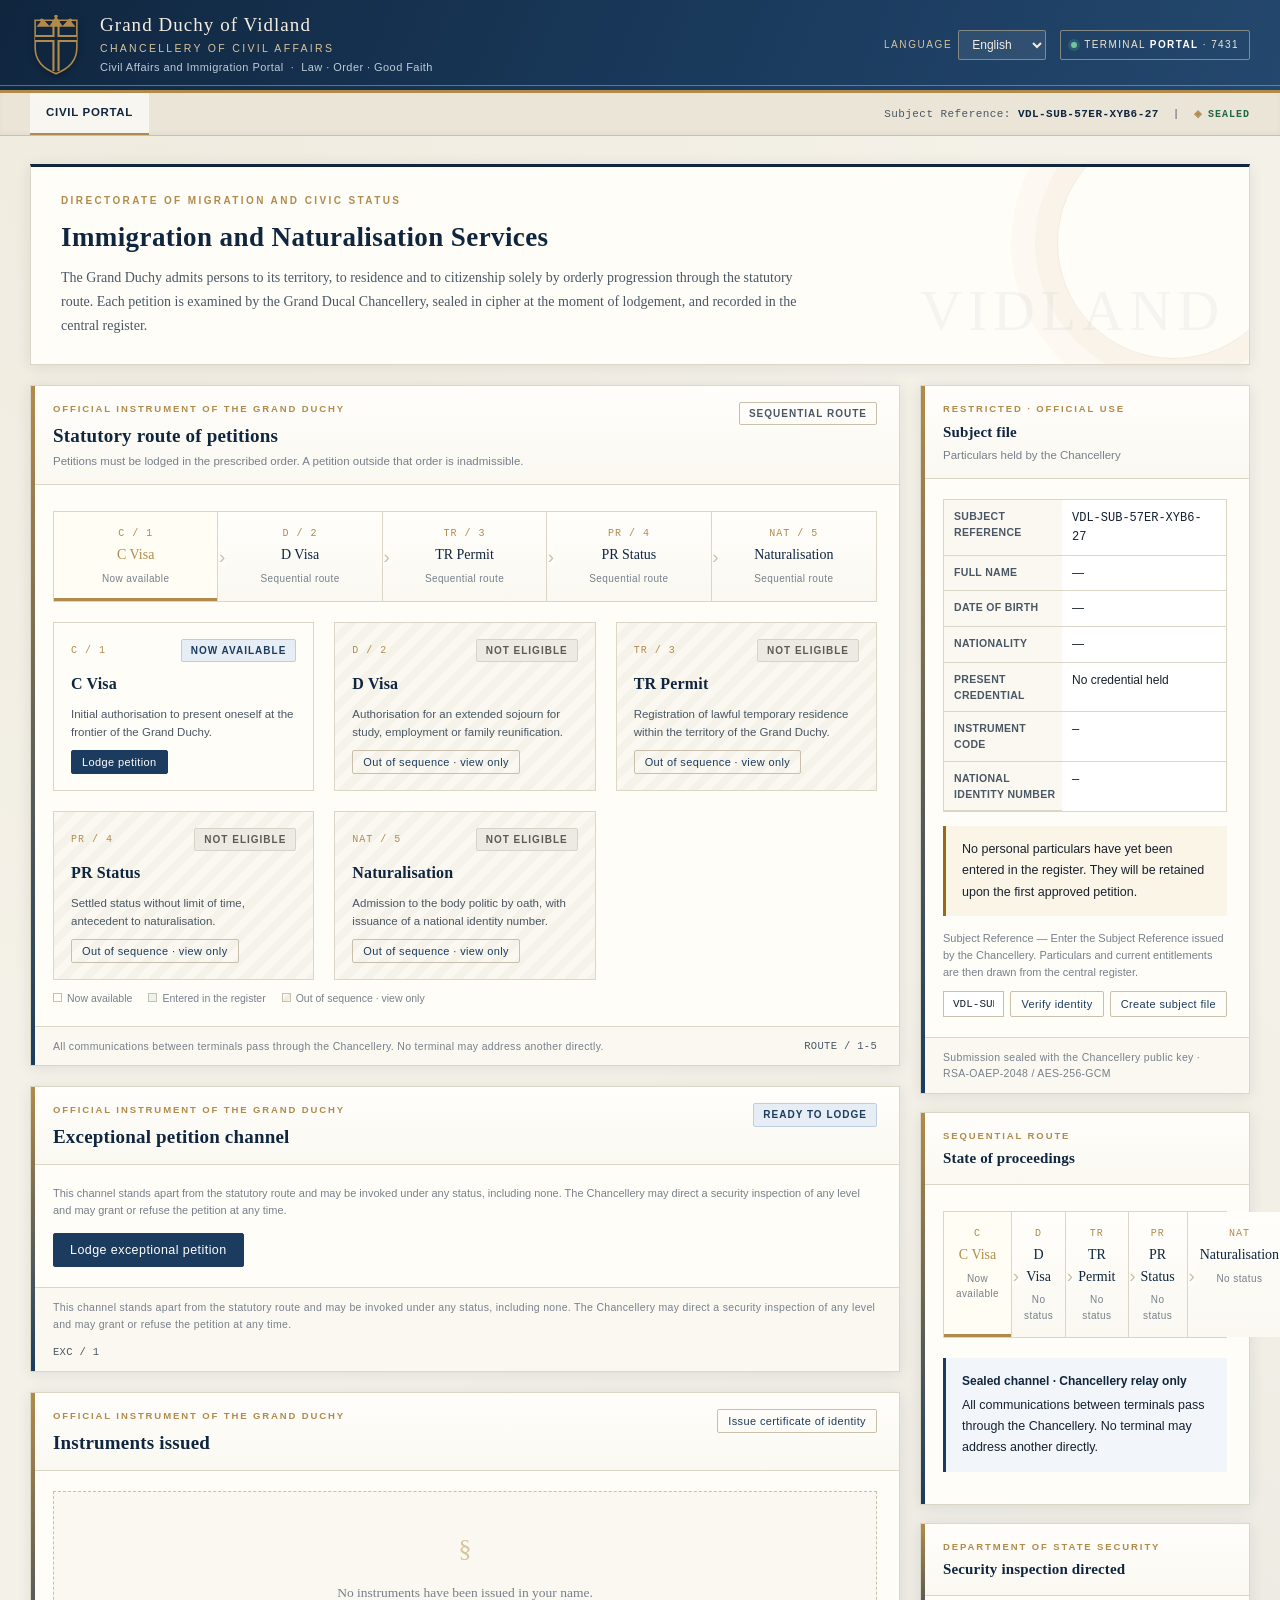
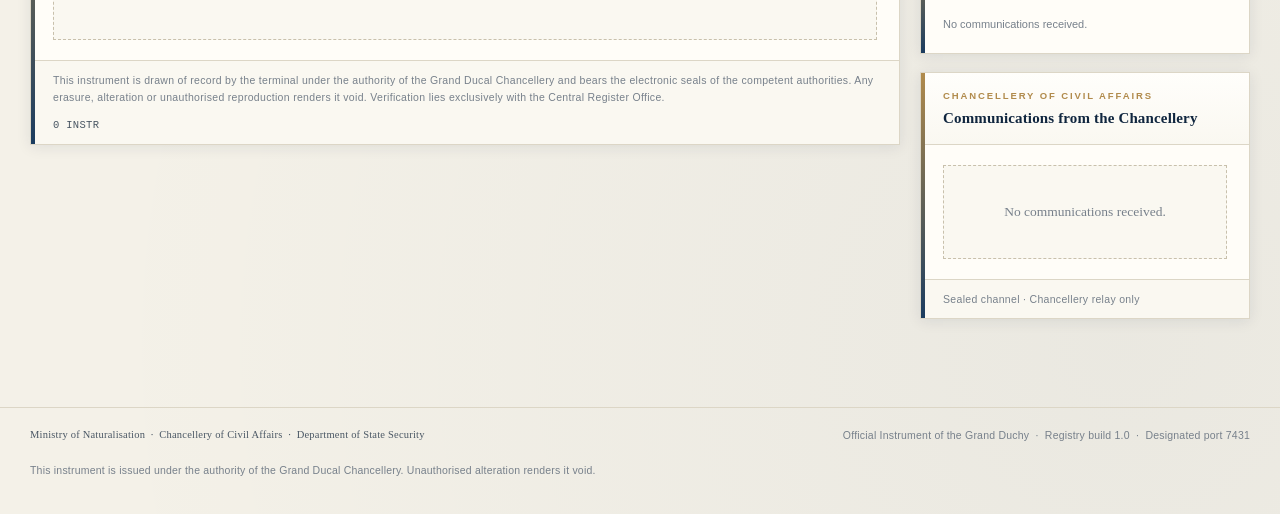
==== commit 4297159c: "feat: 四端定制主屏图标（金蓝官方纹章，各终端职能符号区分）+ PWA manifest / apple-touch-icon / 独立白名单" ====
--- a/index.html
+++ b/index.html
@@ -4,7 +4,14 @@
 <meta charset="utf-8">
 <meta name="viewport" content="width=device-width,initial-scale=1">
 <title>Grand Duchy of Vidland · Civil Affairs and Immigration Portal</title>
-<link rel="icon" href="data:,">
+<link rel="icon" type="image/svg+xml" href="icons/portal.svg">
+<link rel="icon" type="image/png" sizes="32x32" href="icons/portal-32.png">
+<link rel="apple-touch-icon" sizes="180x180" href="icons/portal-180.png">
+<link rel="manifest" href="icons/manifest-portal.json">
+<meta name="theme-color" content="#0a1b2e">
+<meta name="apple-mobile-web-app-title" content="政务门户">
+<meta name="application-name" content="政务门户">
+<meta name="mobile-web-app-capable" content="yes">
 <link rel="stylesheet" href="vidland.css">
 <script src="vidland-store.js"></script>
 <script src="vidland-i18n.js"></script>
--- a/vidland.css
+++ b/vidland.css
@@ -107,7 +107,7 @@
 .subbar .ref b{color:var(--navy)}
 
 /* ---------- Layout ---------- */
-.wrap{max-width:1440px;margin:0 auto;padding:28px 30px 70px}
+.wrap{max-width:1440px;margin:0 auto;padding:28px 30px 70px;overflow-x:clip}
 .grid{display:grid;gap:20px}
 .g2{grid-template-columns:repeat(2,minmax(0,1fr))}
 .g3{grid-template-columns:repeat(3,minmax(0,1fr))}
@@ -202,12 +202,20 @@
 }
 .form-section .desc{font-size:11.5px;color:var(--muted);margin-bottom:14px}
 .fields{display:grid;grid-template-columns:repeat(3,minmax(0,1fr));gap:13px 16px}
-@media(max-width:900px){.fields{grid-template-columns:repeat(2,minmax(0,1fr))}}
-@media(max-width:560px){.fields{grid-template-columns:1fr}}
 .field{display:flex;flex-direction:column;gap:5px;min-width:0}
 .field.span2{grid-column:span 2}
 .field.span3{grid-column:span 3}
-@media(max-width:560px){.field.span2,.field.span3{grid-column:span 1}}
+/* The main column halves at 1080px, so the field grid must follow. A span3
+   in a 2-column grid would create an implicit third column of a different
+   width, which is what made fields look cramped and misaligned on tablets. */
+@media(max-width:1080px){
+  .fields{grid-template-columns:repeat(2,minmax(0,1fr))}
+  .field.span3{grid-column:1/-1}
+}
+@media(max-width:560px){
+  .fields{grid-template-columns:1fr}
+  .field.span2,.field.span3{grid-column:span 1}
+}
 .field label{font-size:10.5px;letter-spacing:.07em;text-transform:uppercase;color:var(--slate);font-weight:600}
 .field label .req{color:var(--red);margin-left:3px}
 .field input,.field select,.field textarea{
@@ -503,3 +511,96 @@
 .toast.good{border-left-color:#71c6a0}
 .spinner{display:inline-block;width:13px;height:13px;border:2px solid rgba(255,255,255,.35);border-top-color:#fff;border-radius:50%;animation:spin .8s linear infinite}
 @keyframes spin{to{transform:rotate(360deg)}}
+
+/* ============================================================
+   Mobile / touch refinements
+   Everything below is scoped to narrow viewports only. The desktop
+   layout above is intentionally left untouched.
+   ============================================================ */
+@media(max-width:900px){
+  /* iOS Safari zooms the whole page on focus when a control is < 16px.
+     This is the single biggest cause of "fields look shifted/overlapping"
+     after tapping an input on a phone. */
+  input:not([type="checkbox"]):not([type="radio"]):not([type="range"]),
+  select,textarea{font-size:16px}
+  /* .field select / .field textarea in the base rules have higher
+     specificity, so restate 16px with a matching selector. */
+  .field input,.field select,.field textarea,
+  .step-edit .row input,.step-edit .row textarea,
+  .fields input,.fields select,.fields textarea,
+  .ref-switch input{font-size:16px}
+  select.langsel{font-size:16px;padding:8px;min-height:40px}
+  .field input,.field select,.field textarea,
+  .step-edit .row input,.step-edit .row textarea{padding:10px 12px;line-height:1.45}
+  .field textarea{min-height:96px}
+  .field label{font-size:11.5px;letter-spacing:.04em;line-height:1.35}
+  .field .hint{font-size:11px}
+  .form-section h4{font-size:13px;flex-wrap:wrap;gap:8px}
+  .form-section .desc{font-size:12px}
+
+  /* Comfortable touch targets; long button labels may wrap instead of
+     forcing a horizontal overflow. */
+  .btn{min-height:40px;white-space:normal;text-align:center;line-height:1.35}
+  .btn.sm{padding:8px 12px;font-size:12px}
+  .btn.lg{min-height:46px}
+  .tabs button{min-height:42px;padding:10px 13px}
+  .checkline input,.checkline-lg input{width:20px;height:20px;margin-top:1px}
+  .checkline,.checkline-lg{font-size:13.5px}
+  .btn-row{gap:8px}
+  .btn-row .btn{flex:0 1 auto;max-width:100%}
+
+  /* Subject-reference row: give the input its own line so the two small
+     buttons never collide inside a narrow side column. */
+  .wrap .ref-switch{flex-wrap:wrap;gap:8px}
+  .wrap .ref-switch input{flex:1 1 100%;min-width:0}
+  .wrap .ref-switch .btn{flex:1 1 auto}
+
+  /* Card chrome: claw back horizontal padding on small screens. */
+  .doc-head{padding:14px 14px 12px}
+  .doc-body{padding:16px 14px}
+  .doc-foot{padding:10px 14px}
+  .doc-head h2{font-size:17px}
+  .hero{padding:20px 16px}
+  .hero h1{font-size:22px;line-height:1.35}
+  .hero .lead{font-size:13.5px}
+  .watermark{display:none}
+  .hero:after{width:150px;height:150px;right:-60px;top:-60px}
+
+  /* Masthead / subbar: let the right-hand controls take their own row. */
+  .masthead-inner{padding:12px 16px;gap:12px}
+  .mast-titles{min-width:0}
+  .mast-titles .state{font-size:17px}
+  .mast-right{gap:8px;flex:1 1 100%;justify-content:flex-start}
+  .subbar-inner{padding:0 16px}
+  .subbar a{padding:11px 12px}
+  .subbar .ref{white-space:normal;overflow-wrap:anywhere;font-size:10.5px}
+  .terminal-badge{font-size:9.5px;padding:6px 8px}
+
+  /* Long identifiers must wrap instead of pushing the page sideways. */
+  .tbl-wrap{-webkit-overflow-scrolling:touch}
+  .tbl th,.tbl td{padding:9px 10px}
+  .tbl .mono,.docnum,.subbar .ref{overflow-wrap:anywhere}
+  .instrument-text,.oath-text{padding:16px 14px;font-size:14px}
+  .toast{left:12px;right:12px;bottom:12px;max-width:none;font-size:13px}
+}
+
+@media(max-width:620px){
+  /* Higher specificity than the base .aside-card .kv two-column rule. */
+  body .aside-card .kv{grid-template-columns:1fr}
+  body .aside-card .kv .k{padding:8px 12px;letter-spacing:.05em}
+  body .aside-card .kv .v{padding:8px 12px}
+}
+
+@media(max-width:560px){
+  html{-webkit-text-size-adjust:100%}
+  .fields{gap:14px}
+  .field{gap:6px}
+  .form-section{margin-bottom:22px}
+  .wrap{padding:18px 12px 56px}
+  .masthead-inner,.subbar-inner{padding-left:12px;padding-right:12px}
+  .hero h1{font-size:20px}
+  .doc-head,.doc-body{padding-left:12px;padding-right:12px}
+  .tabs button{min-height:44px}
+  .stage-card .btn{width:100%;text-align:center}
+  .route-legend{gap:10px;font-size:11px}
+}
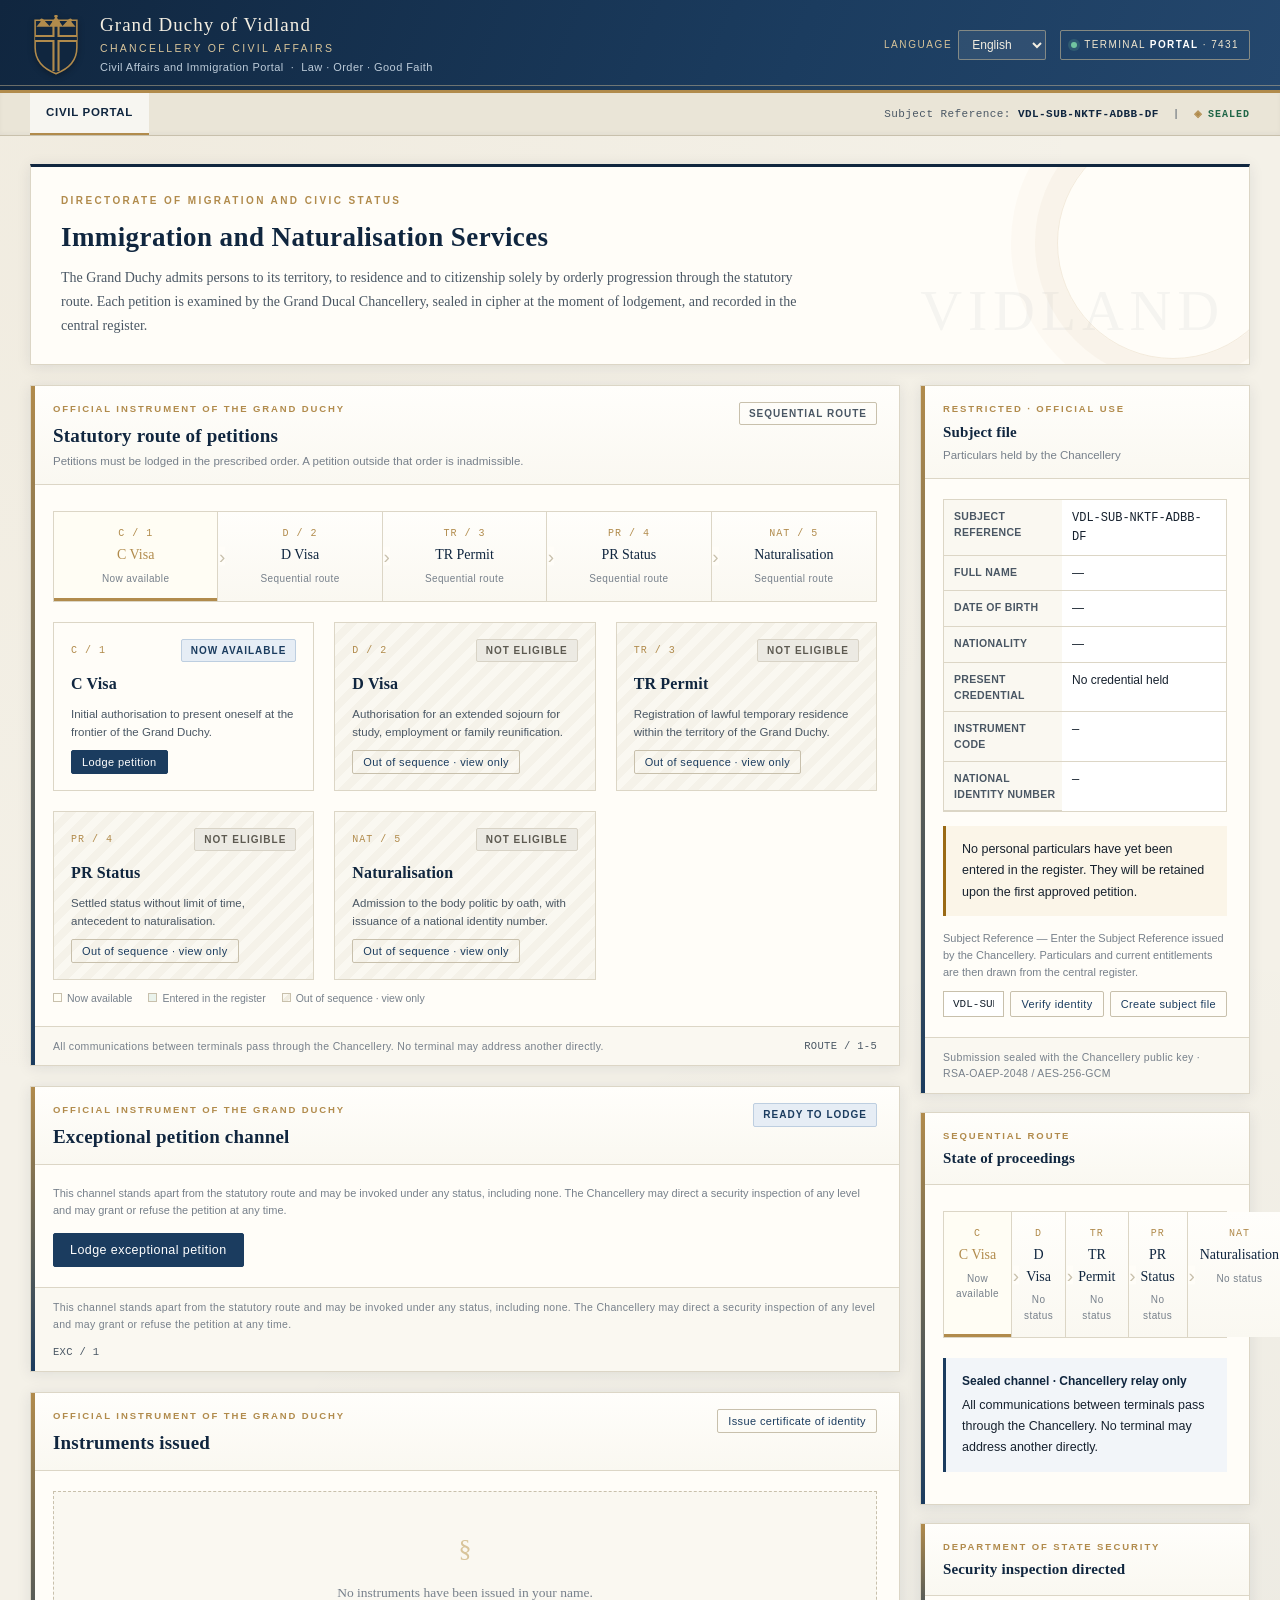
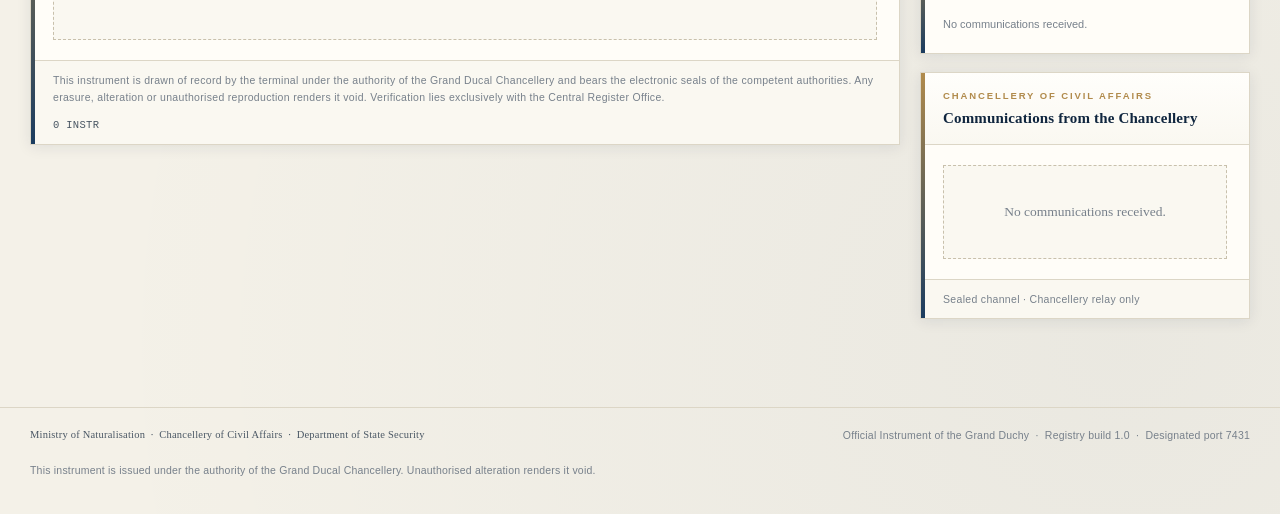
==== commit b0b4ae04: "feat: 交付访问审批与审计端全链路，修复门禁重复申请与掐断不抹内存 - 新增本机审计端(7433/回环/无口令)、移动端门禁页、令牌台账与一键清零 - 主私钥移出页面改由 /api/vault/o" ====
--- a/index.html
+++ b/index.html
@@ -124,6 +124,7 @@
   var draftCache = { values: null, bio: null };
   var instrumentViewed = false;
   var _seq = 0, lastState = null;
+  var _submitting = false;      /* guards against double-click / double submit */
 
   var UI = V.init('portal', function () { render(); });
 
@@ -466,6 +467,7 @@
 
   /* ---------- actions ---------- */
   function openForm(stage, round, continuationOf) {
+    _submitting = false;
     formApi = null;
     view = { type: 'form', stage: stage, round: round || 1, continuationOf: continuationOf || null };
     draftCache = { values: null, bio: null };
@@ -479,11 +481,14 @@
   }
 
   async function submitForm() {
+    if (_submitting) return;
     if (!formApi || !view) return;
     if (!formApi.validate()) { formApi.focusFirstError(); return; }
     if (view.stage === 'NAT' && !instrumentViewed) {
       V.toast(t('p.form.readInstrument'), 'bad'); return;
     }
+    _submitting = true;
+    try {
     var vals = formApi.values(), bio = formApi.biometrics();
     var ref = V.getSession(), at = V.now();
     var identity = {
@@ -514,6 +519,7 @@
     }
     closeForm();
     V.toast(t('p.form.submitted'), 'good');
+    } finally { _submitting = false; }
   }
 
   async function initStage(stage) {
